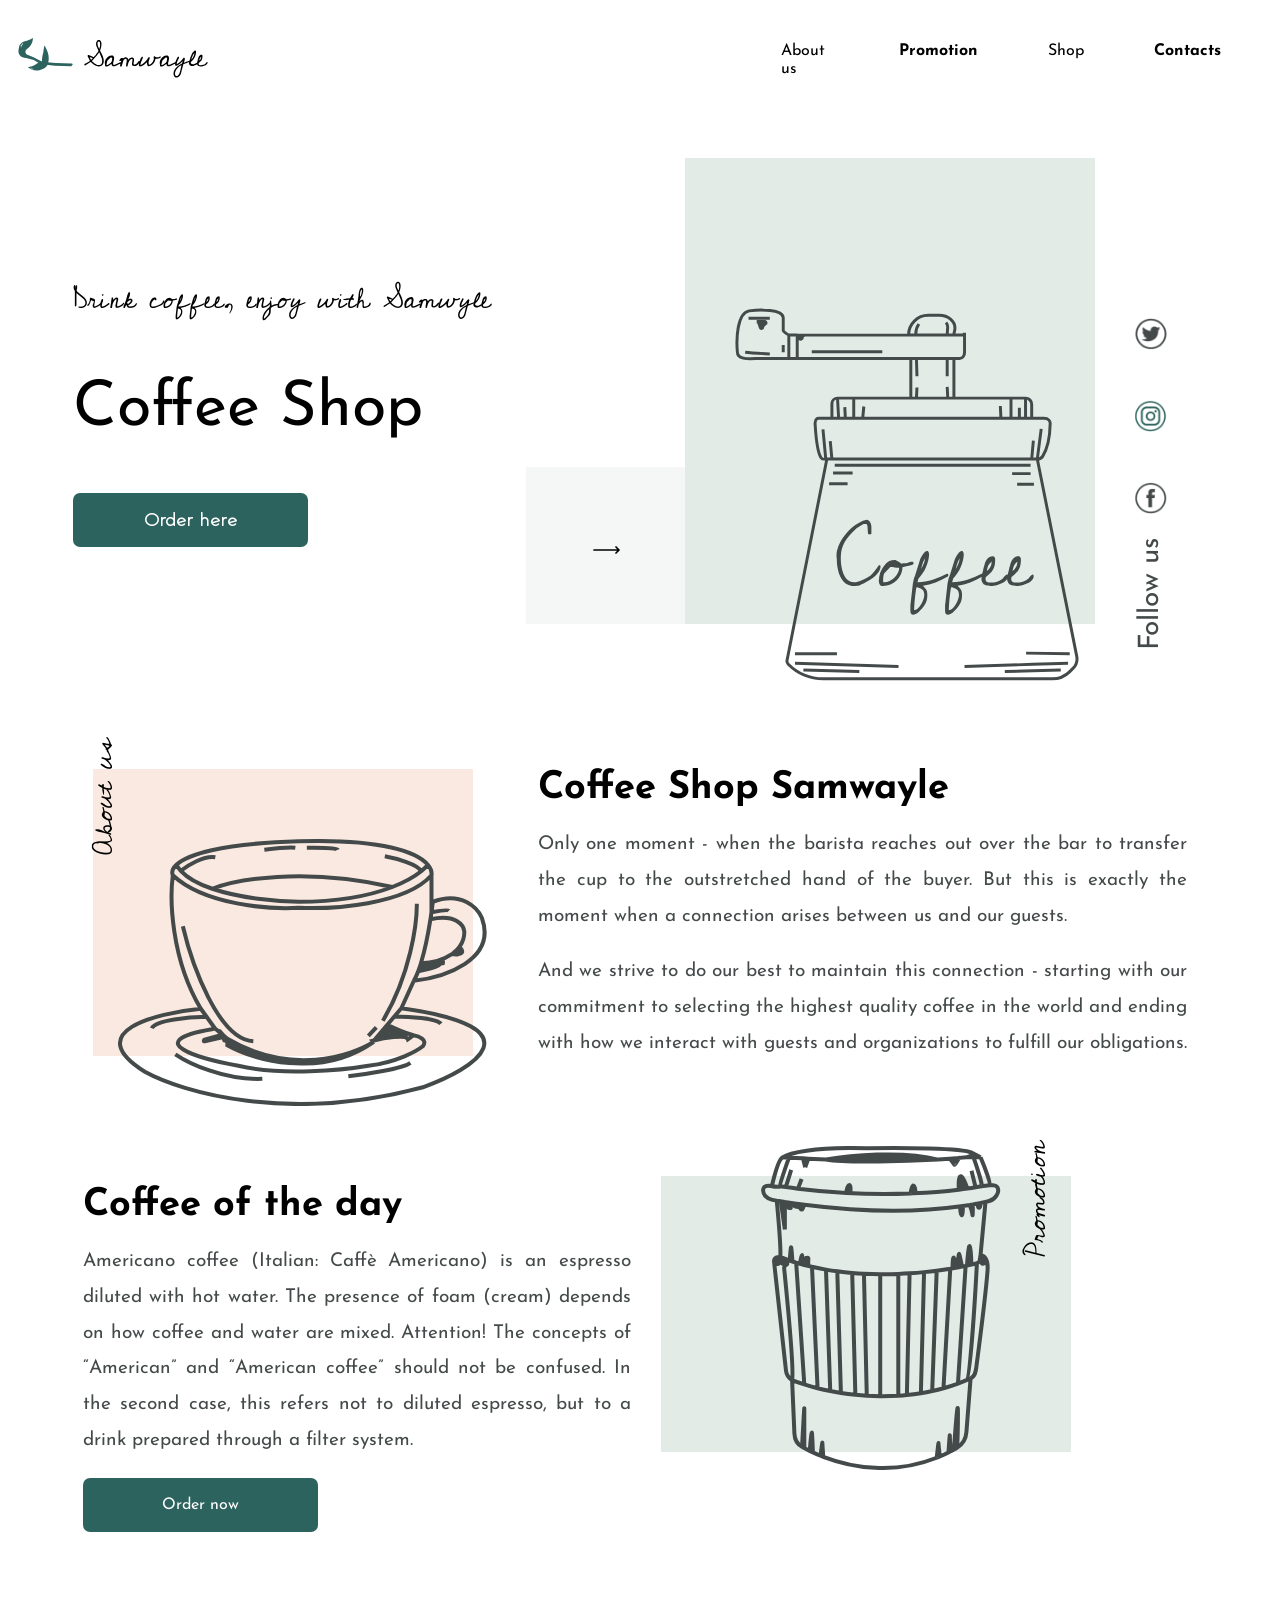
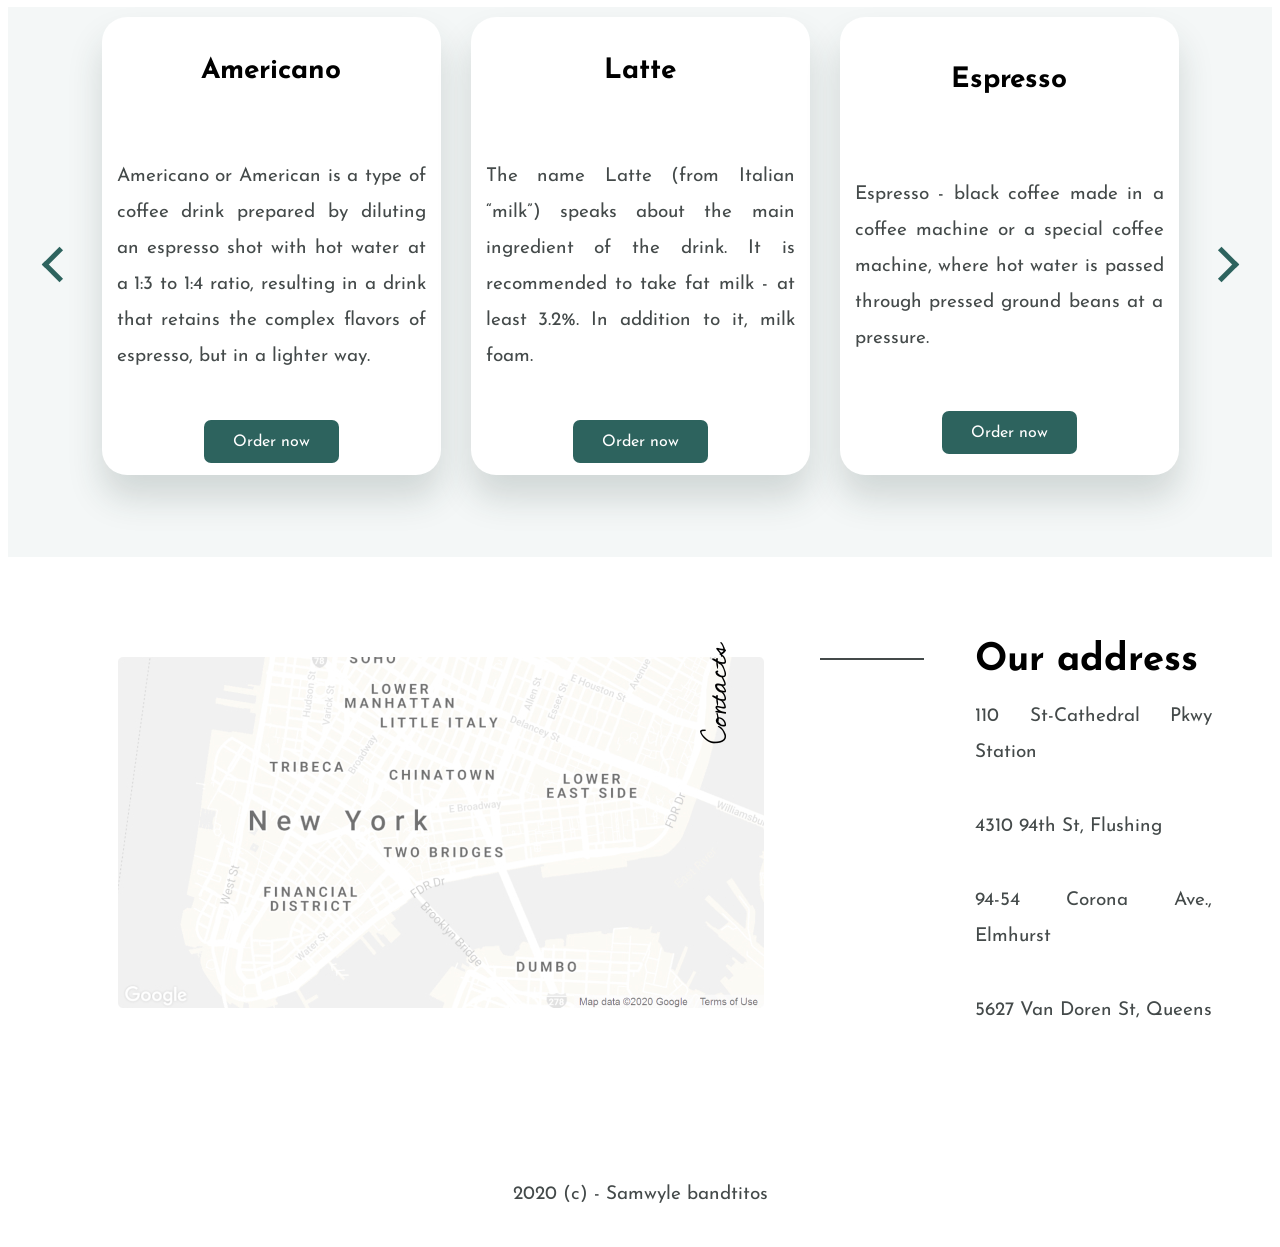
==== index.html @ 436a4bea "Доделала футер, добавила якорные ссылки в шапку, чтобы переходили на соответствующий раздел страницы" ====
<!DOCTYPE html>
<html lang="en">
  <head>
    <meta charset="UTF-8" />
    <meta name="viewport" content="width=device-width, initial-scale=1.0" />
    <link rel="shortcut icon" href="/assets/icon/cup.png" />
    <title>Samwayle</title>
    <link
      rel="stylesheet"
      href="https://necolas.github.io/normalize.css/8.0.1/normalize.css"
    />
    <link rel="stylesheet" href="./assets/css/style.css" />
    <script src="./script.js"></script>
  </head>

  <body>
    <header>
      <div class="logo">
        <img src="assets/icon/picture_logo.svg" alt="logo" class="image_logo" />
        <img src="assets/icon/text_logo.svg" alt="logo" class="text_logo" />
      </div>
      <nav>
        <ul class="nav">
          <li><a href="#about" class="text1">About us</a></li>
          <li><a href="#coffee" class="text2">Promotion</a></li>
          <li><a href="#shop" class="text1">Shop</a></li>
          <li><a href="#contacts" class="text2">Contacts</a></li>
        </ul>
        <button class="contact">Contact Us</button>
      </nav>
    </header>
    <main>
      <section class="section1">
        <div class="section1_wrapper">
          <div class="text_wrapper">
            <h4 class="text_section1">Drink coffee, enjoy with Samwyle</h4>
            <h1>Coffee Shop</h1>
            <button class="button_section1">Order here</button>
          </div>
          <div class="image_wrapper">
            <div class="line_wrap">
              <img src="assets/img/line.svg" alt="line" class="line" />
            </div>
            <div class="section1_turk">
              <img
                src="assets/img/section1.svg"
                alt="image of turk"
                class="turk"
              />
            </div>

            <div class="icons">
              <img
                src="assets/img/twitter.svg"
                alt="icon twitter"
                class="twitter"
              />
              <img src="assets/img/inst.svg" alt="inst" class="inst" />
              <img
                src="assets/img/facebook.svg"
                alt="icon facebook"
                class="facebook"
              />
              <p class="icon_text">
                <span class="button_follow">Follow us</span>
              </p>
            </div>
          </div>
        </div>
      </section>

      <section id="about" class="about-us">
        <h2 class="about-us__title">About us</h2>
        <div class="about-us__wrapper">
          <div class="about-us__image">
            <img
              class="about-us__img"
              src="./assets/img/section2.svg"
              alt="Изображение чашки кофе"
            />
          </div>
          <div class="about-us__text">
            <span class="about-us__text-subtitle">Coffee Shop Samwayle</span>
            <p>
              Only one moment - when the barista reaches out over the bar to
              transfer the cup to the outstretched hand of the buyer. But this
              is exactly the moment when a connection arises between us and our
              guests.
            </p>
            <p>
              And we strive to do our best to maintain this connection -
              starting with our commitment to selecting the highest quality
              coffee in the world and ending with how we interact with guests
              and organizations to fulfill our obligations.
            </p>
          </div>
        </div>
      </section>

      <section id="coffee" class="promotion">
        <div class="promotion__wrapper">
          <div class="promotion__text">
            <span class="promotion__text-subtitle">Coffee of the day</span>
            <p>
              Americano coffee (Italian: Caffè Americano) is an espresso diluted
              with hot water. The presence of foam (cream) depends on how coffee
              and water are mixed. Attention! The concepts of “American” and
              “American coffee” should not be confused. In the second case, this
              refers not to diluted espresso, but to a drink prepared through a
              filter system.
            </p>
            <button class="order__button">Order now</button>
          </div>
          <div class="promotion__image">
            <img
              class="promotion__img"
              src="./assets/img/section3.svg"
              alt="Изображение стакана с кофе"
            />
          </div>
          <h2 class="promotion_title">Promotion</h2>
        </div>
      </section>

      <section id="shop" class="order">
        <div class="order__wrapper">
          <p class="order__arrow">
            <a id="prev-btn" class="arrow order__arrow--left"></a>
          </p>
          <div class="order__item order__item--active">
            <h3 class="order__item-title">Americano</h3>
            <p class="order__item-text">
              Americano or American is a type of coffee drink prepared by
              diluting an espresso shot with hot water at a 1:3 to 1:4 ratio,
              resulting in a drink that retains the complex flavors of espresso,
              but in a lighter way.
            </p>
            <button class="order__button">Order now</button>
          </div>

          <div class="order__item order__item--active">
            <h3 class="order__item-title">Latte</h3>
            <p class="order__item-text">
              The name Latte (from Italian “milk”) speaks about the main
              ingredient of the drink. It is recommended to take fat milk - at
              least 3.2%. In addition to it, milk foam.
            </p>
            <button class="order__button">Order now</button>
          </div>

          <div class="order__item order__item--active">
            <h3 class="order__item-title">Espresso</h3>
            <p class="order__item-text">
              Espresso - black coffee made in a coffee machine or a special
              coffee machine, where hot water is passed through pressed ground
              beans at a pressure.
            </p>
            <button class="order__button">Order now</button>
          </div>

          <div class="order__item order__item--hidden">
            <h3 class="order__item-title">Cappuccino</h3>
            <p class="order__item-text">
              Cappuccino is an espresso-based coffee drink that is traditionally
              prepared with steamed milk including a layer of milk foam.
            </p>
            <button class="order__button">Order now</button>
          </div>

          <div class="order__item order__item--hidden">
            <h3 class="order__item-title">Frappe</h3>
            <p class="order__item-text">
              Frappe is a Greek iced coffee drink generally made from
              spray-dried instant coffee, water, sugar, and milk. The frappé was
              invented in 1957 in Saloniki by Dimitris Vakondios.
            </p>
            <button class="order__button">Order now</button>
          </div>

          <p class="order__arrow">
            <a id="next-btn" class="arrow order__arrow--right"></a>
          </p>
        </div>
      </section>
    </main>
    <footer>
      <section id="contacts" class="contacts">
        <div class="contacts__wrapper">
          <div class="contacts__image">
            <img
              class="contacts__img"
              src="./assets/img/footer.jpg"
              alt="map"
            />
          </div>
          <h2 class="contacts__title">Contacts</h2>
          <div class="contacts__text">
            <p class="contacts__text-line"></p>
            <span class="contacts__text-subtitle">Our address</span>
            <p class="contacts__text-adress">110 St-Cathedral Pkwy Station</p>
            <p class="contacts__text-adress">4310 94th St, Flushing</p>
            <p class="contacts__text-adress">94-54 Corona Ave., Elmhurst</p>
            <p class="contacts__text-adress">5627 Van Doren St, Queens</p>
          </div>
        </div>
        <p class="contacts__copyright">2020 (c) - Samwyle bandtitos</p>
      </section>
    </footer>
  </body>
</html>
---- assets/css/style.css ----
@font-face {
  src: url("/fonts/JosefinSans-Bold.ttf") format("truetype");
  font-family: "Josefin Sans Bold";
  font-weight: 700;
}

/*шапка страницы*/

@font-face {
  src: url("/fonts/JosefinSans-Regular.ttf") format("truetype");
  font-family: "Josefin Sans Regular";
  font-weight: 700;
}

/*шапка страницы и заголовки*/

@font-face {
  src: url("/fonts/CedarvilleCursive-Regular.ttf") format("truetype");
  font-family: "Cedarville Cursive Regular";
  font-weight: 400;
}

/*надписи возле картинок*/

@font-face {
  src: url("/fonts/GeorgeRoundedRegular.ttf");
  font-family: "George Round";
  font-weight: 400;
}

/*применяется к тексту во всех кнопках кроме шапки*/

@font-face {
  src: url("/fonts/AlegreyaSans-Light.ttf");
  font-family: "Alegreya Sans";
  font-weight: 400;
}

header {
  display: flex;
  justify-content: space-around;
  align-items: center;
  gap: 500px;
  margin-top: 2%;
  padding-left: 50px;
  padding-right: 50px;
  /*max-width: 70%;*/
}

body {
  overflow-x: hidden; /* отключает горизонтальную прокрутку */
}

.logo {
  display: flex;
  align-items: center;
}

.image_logo {
  width: 56px;
  height: 35px;
  margin-left: -40px;
  margin-top: -8px;
}

.text_logo {
  width: 167px;
  height: 38px;
}

nav {
  display: flex;
  gap: 70px;
}

.nav {
  display: flex;
  list-style: none;
  gap: 70px;
}

.text1 {
  text-decoration: none;
  color: black;
  font-family: "Josefin Sans Regular";
  font-weight: 700;
  font-size: 16px;
}

.text2 {
  text-decoration: none;
  color: black;
  font-family: "Josefin Sans Bold";
  font-weight: 700;
  font-size: 16px;
}

.contact {
  font-family: "Josefin Sans Regular";
  font-weight: 700;
  color: white;
  background-color: #2d635e;
  border: none;
  width: 135px;
  height: 43px;
  border-radius: 7px;
  font-size: 16px;
}

/*основной текст*/
.main {
  /* max-width: 75%; */
  margin: 0 auto;
  max-width: 56vw;
}

button:hover {
  box-shadow: 10px 5px 5px #096058;
}

.section1 {
  margin-left: 50px;
  margin-right: 50px;
  position: relative;
  padding: 15px;
  margin-top: 50px;
  margin-bottom: 100px;
}

.section1_wrapper {
  display: flex;
  justify-content: space-between;
  align-items: center;
}

.text_section1 {
  font-family: "Cedarville Cursive Regular";
  font-weight: 400;
  font-size: 28px;
}

h1 {
  font-family: "Josefin Sans Regular";
  font-weight: 700;
  font-size: 63px;
}

.button_section1 {
  width: 235px;
  height: 54px;
  background-color: #2d635e;
  color: white;
  font-size: 20px;
  border: none;
  border-radius: 7px;
  font-family: "George Round";
  font-weight: 400;
  font-size: 20px;
  align-content: center;
}

.turk {
  width: 344px;
  height: 373px;
  margin-top: 150px;
  margin-left: 50px;
}

.image_wrapper {
  display: flex;
}

.line_wrap {
  background-color: rgba(227, 235, 231, 0.4);
  width: 159px;
  height: 157px;
  /*opacity: 40%;*/
  margin-top: 309px;
  /*margin-right: 50px;*/
}

.line {
  padding-top: calc(157px / 2);
  padding-left: calc((159px - 25px) / 2);
}

.icons {
  display: flex;
  flex-direction: column;
  justify-content: flex-end;
  align-items: center;
  gap: 50px;
}

.icons img {
  width: 32px;
  height: 32px;
}

.icon_text {
  transform: rotate(-90deg);
}

.button_follow {
  font-family: "Josefin Sans Regular";
  font-weight: 700;
  font-size: 28px;
  color: #444a4a;
  position: relative;
}

.section1_turk {
  background-color: #e3ebe7;
  width: 410px;
  height: 466px;
}

.about-us {
  max-width: 1131px;
  position: relative;
  padding: 30px;
  margin: 50px 55px 0;
}

.about-us__title {
  font-family: "Cedarville Cursive Regular";
  font-weight: 400;
  font-size: 28px;
  color: black;
  position: absolute;
  top: 9%;
  left: 3.5%;
  transform: translate(-50%, -50%) rotate(-90deg);
}

.about-us__wrapper {
  display: flex;
  justify-content: center;
  justify-items: baseline;
  gap: 20px;
}

.about-us__image {
  background-color: #fae9e0;
  max-width: 380px;
  max-height: 287px;
}

.about-us__img {
  margin-left: 25px;
  margin-top: 70px;
}

.about-us__text {
  padding-left: 45px;
}

.about-us__text-subtitle {
  font-family: "Josefin Sans Bold";
  font-weight: 700;
  font-size: 38px;
  color: black;
}

.about-us__text p {
  font-family: "Josefin Sans Regular";
  font-weight: 400;
  font-size: 19px;
  line-height: 189%;
  letter-spacing: 0em;
  text-align: justify;
  color: #444a4a;
}

.promotion {
  margin-left: 50px;
  margin-right: 50px;
  position: relative;
  padding: 15px;
  margin-top: 50px;
  margin-bottom: 50px;
}

.promotion_title {
  font-family: "Cedarville Cursive Regular";
  font-weight: 400;
  font-size: 28px;
  color: black;
  position: relative;
  top: 5%;
  left: 7%;
  transform: translate(-50%, -50%) rotate(-90deg);
}

.promotion__wrapper {
  display: flex;
  justify-content: center;
  justify-items: baseline;
  gap: 20px;
}

.promotion__image {
  background-color: #e3ebe7;
  max-width: 410px;
  max-height: 276px;
}

.promotion__img {
  margin-left: 100px;
  margin-right: 100px;
  margin-top: -30px;
}

.promotion__text {
  padding: 10px;
}

.promotion__text-subtitle {
  font-family: "Josefin Sans Bold";
  font-weight: 700;
  font-size: 38px;
  color: black;
}

.promotion__text p {
  font-family: "Josefin Sans Regular";
  font-weight: 400;
  font-size: 19px;
  line-height: 189%;
  letter-spacing: 0em;
  text-align: justify;
  color: #444a4a;
}

.promotion .order__button {
  width: 235px;
  height: 54px;
}

.order {
  min-height: 550px;
  background-color: rgba(45, 99, 94, 0.05);
}

.order__wrapper {
  display: flex;
  flex-direction: row;
  justify-content: center;
  gap: 30px;
  padding-top: 10px;
}

.order__item {
  border-radius: 25px;
  width: 339px;
  height: 458px;
  box-shadow: 0 23px 34px 0 rgba(35, 57, 55, 0.17);
  background: white;
  display: flex;
  flex-direction: column;
  justify-content: space-evenly;
  align-items: center;
}

.order__item--hidden {
  display: none;
}

.order__item-title {
  font-family: "Josefin Sans Bold";
  font-weight: 700;
  font-size: 28px;
}

.order__item-text {
  font-family: "Josefin Sans Regular";
  font-weight: 400;
  font-size: 19px;
  line-height: 36px;
  letter-spacing: 0em;
  color: #444a4a;
  padding: 15px;
  text-align: justify;
}

.order__button {
  font-family: "Josefin Sans Regular";
  font-weight: 700;
  color: white;
  background-color: #2d635e;
  border: none;
  width: 135px;
  height: 43px;
  border-radius: 7px;
  font-size: 16px;
}
.arrow {
  border: solid #2d635e;
  border-width: 0 5px 5px 0;
  display: inline-block;
  padding: 10px;
  margin-top: 219px;
}

.order__arrow--right {
  transform: rotate(-45deg);
  -webkit-transform: rotate(-45deg);
}

.order__arrow--left {
  transform: rotate(135deg);
  -webkit-transform: rotate(135deg);
}

.contacts {
  margin-left: 50px;
  margin-right: 50px;
}

.contacts__wrapper {
  display: flex;
  flex-direction: row;
  justify-content: center;
  justify-items: baseline;
}

.contacts__image {
  margin-left: 60px;
}

.contacts__img {
  margin-right: 100px;
  margin-top: 100px;
}

.contacts__title {
  font-family: "Cedarville Cursive Regular";
  font-weight: 400;
  font-size: 28px;
  color: black;
  position: relative;
  top: 2%;
  left: 16%;
  transform: translate(-180%, -25%) rotate(-90deg);
}

.contacts__text {
  padding: 10px;
  display: flex;
  flex-direction: column;
  justify-content: flex-start;
}

.contacts__text-line {
  border: 1px solid #444a4a;
  width: 102px;
  position: relative;
  top: 75px;
  left: -155px;
}

.contacts__text-subtitle {
  font-family: "Josefin Sans Bold";
  font-weight: 700;
  font-size: 38px;
  color: black;
  margin-top: 40px;
}

.contacts__text-adress {
  font-family: "Josefin Sans Regular";
  font-weight: 400;
  font-size: 19px;
  line-height: 36px;
  color: #444a4a;
  text-align: justify;
}

.contacts__copyright {
  font-family: "Josefin Sans Regular";
  font-weight: 400;
  font-size: 19px;
  line-height: 36px;
  letter-spacing: 0em;
  color: #444a4a;
  padding: 15px;
  text-align: center;
  padding-top: 100px;
}
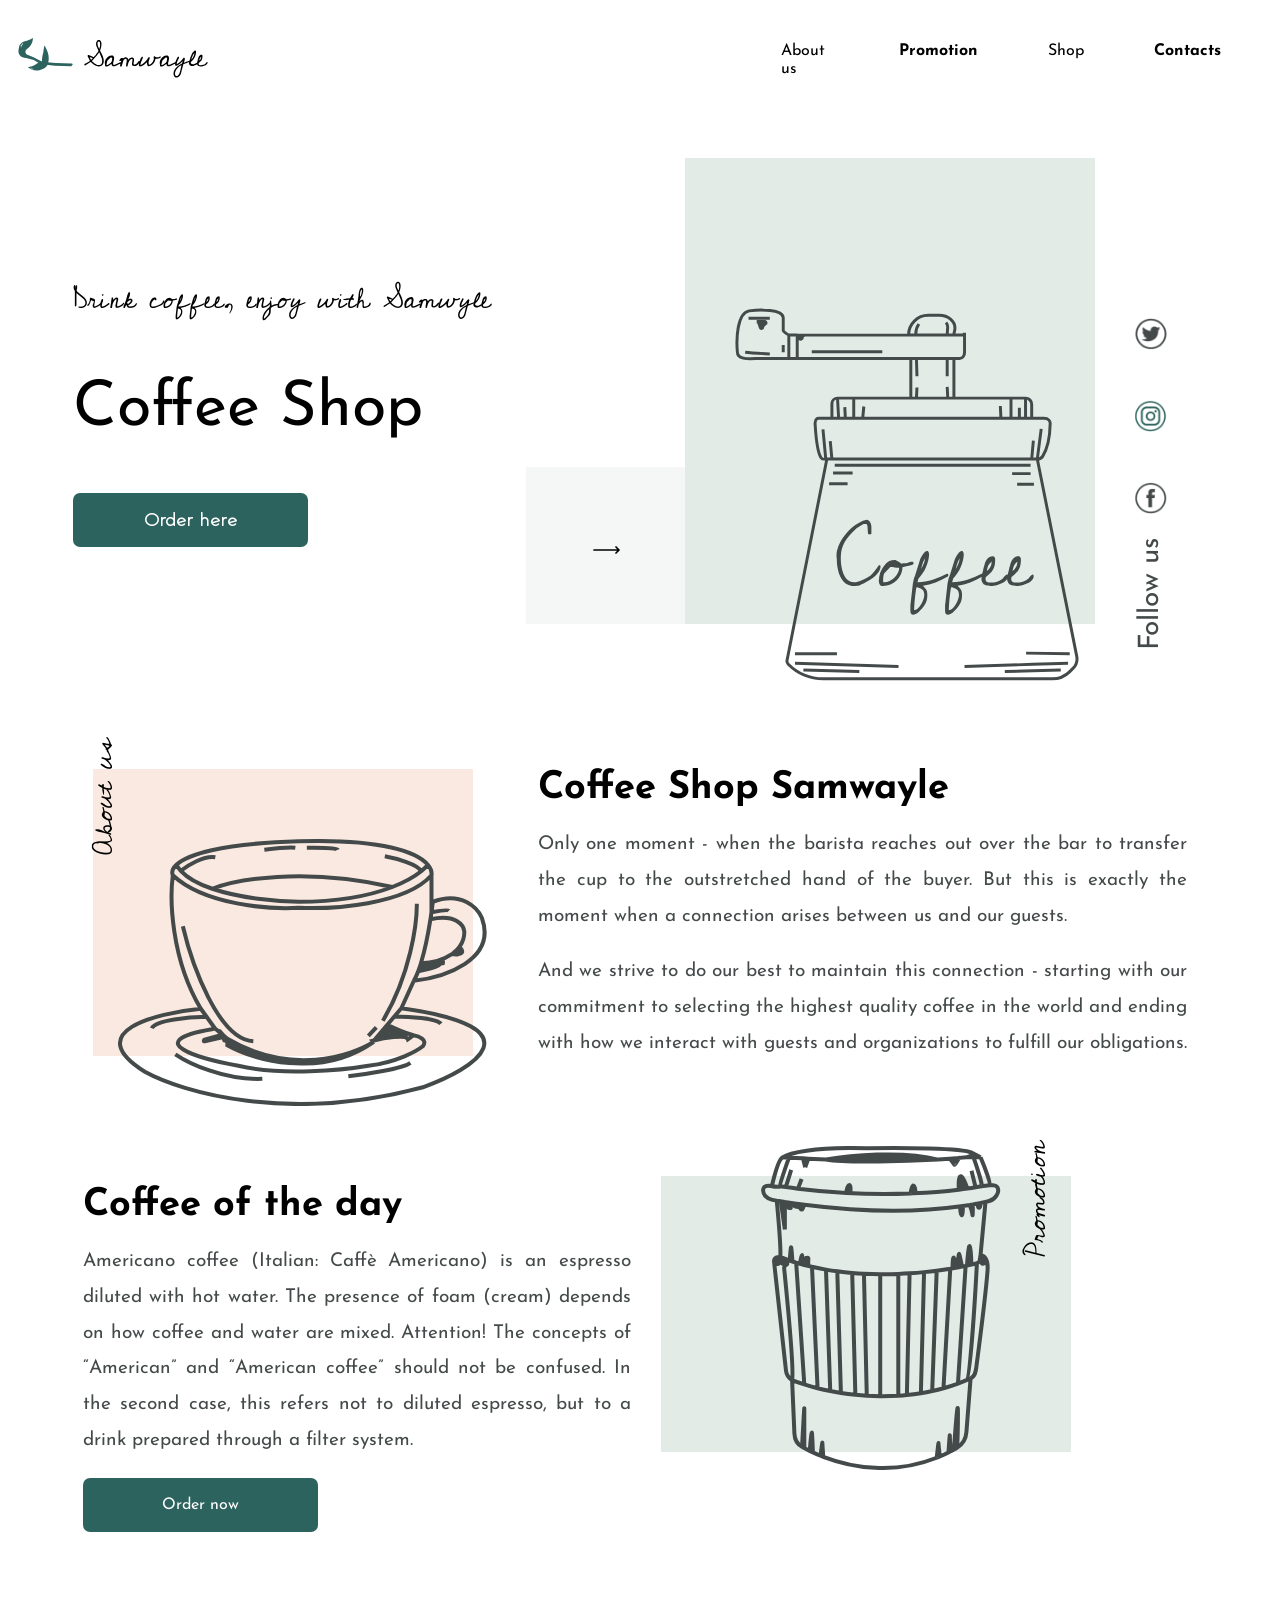
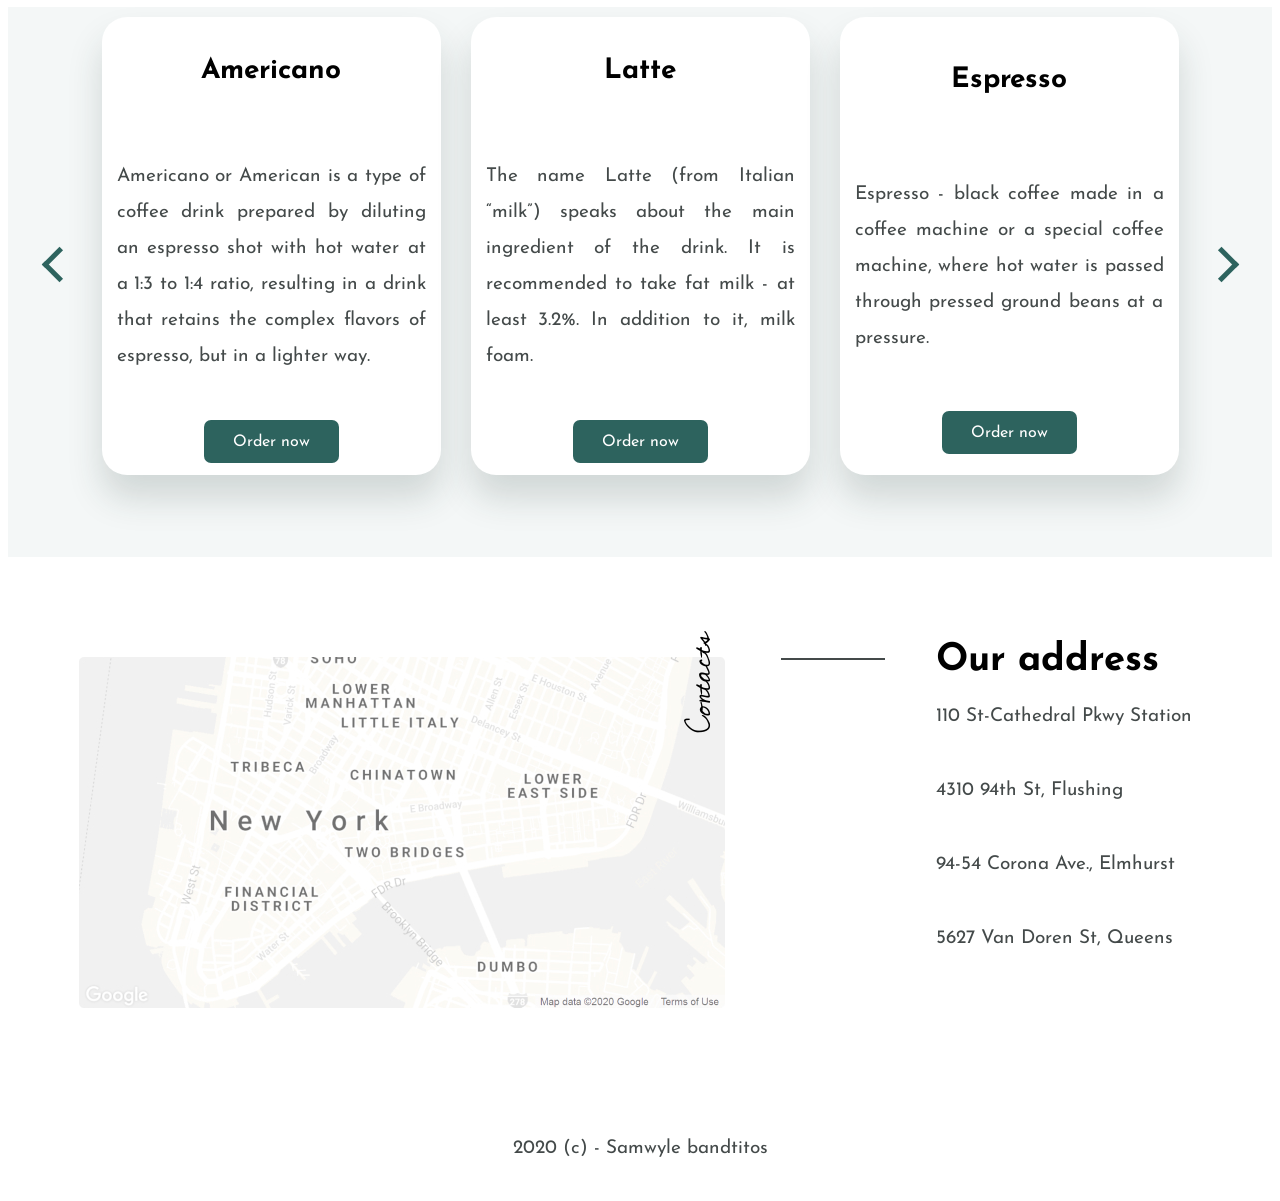
==== commit a4354d39: "исправила" ====
--- a/index.html
+++ b/index.html
@@ -1,210 +1,185 @@
 <!DOCTYPE html>
 <html lang="en">
-  <head>
-    <meta charset="UTF-8" />
-    <meta name="viewport" content="width=device-width, initial-scale=1.0" />
-    <link rel="shortcut icon" href="/assets/icon/cup.png" />
-    <title>Samwayle</title>
-    <link
-      rel="stylesheet"
-      href="https://necolas.github.io/normalize.css/8.0.1/normalize.css"
-    />
-    <link rel="stylesheet" href="./assets/css/style.css" />
-    <script src="./script.js"></script>
-  </head>
 
-  <body>
-    <header>
-      <div class="logo">
-        <img src="assets/icon/picture_logo.svg" alt="logo" class="image_logo" />
-        <img src="assets/icon/text_logo.svg" alt="logo" class="text_logo" />
-      </div>
-      <nav>
-        <ul class="nav">
-          <li><a href="#about" class="text1">About us</a></li>
-          <li><a href="#coffee" class="text2">Promotion</a></li>
-          <li><a href="#shop" class="text1">Shop</a></li>
-          <li><a href="#contacts" class="text2">Contacts</a></li>
-        </ul>
-        <button class="contact">Contact Us</button>
-      </nav>
-    </header>
-    <main>
-      <section class="section1">
-        <div class="section1_wrapper">
-          <div class="text_wrapper">
-            <h4 class="text_section1">Drink coffee, enjoy with Samwyle</h4>
-            <h1>Coffee Shop</h1>
-            <button class="button_section1">Order here</button>
+<head>
+  <meta charset="UTF-8" />
+  <meta name="viewport" content="width=device-width, initial-scale=1.0" />
+  <link rel="shortcut icon" href="/assets/icon/cup.png" />
+  <title>Samwayle</title>
+  <link rel="stylesheet" href="https://necolas.github.io/normalize.css/8.0.1/normalize.css" />
+  <link rel="stylesheet" href="./assets/css/style.css" />
+  <script src="./script.js"></script>
+</head>
+
+<body>
+  <header>
+    <div class="logo">
+      <img src="assets/icon/picture_logo.svg" alt="logo" class="image_logo" />
+      <img src="assets/icon/text_logo.svg" alt="logo" class="text_logo" />
+    </div>
+    <nav>
+      <ul class="nav">
+        <li><a href="#about" class="text1">About us</a></li>
+        <li><a href="#coffee" class="text2">Promotion</a></li>
+        <li><a href="#shop" class="text1">Shop</a></li>
+        <li><a href="#contacts" class="text2">Contacts</a></li>
+      </ul>
+      <button class="contact">Contact Us</button>
+    </nav>
+  </header>
+  <main>
+    <section class="section1">
+      <div class="section1_wrapper">
+        <div class="text_wrapper">
+          <h4 class="text_section1">Drink coffee, enjoy with Samwyle</h4>
+          <h1>Coffee Shop</h1>
+          <button class="button_section1">Order here</button>
+        </div>
+        <div class="image_wrapper">
+          <div class="line_wrap">
+            <img src="assets/img/line.svg" alt="line" class="line" />
           </div>
-          <div class="image_wrapper">
-            <div class="line_wrap">
-              <img src="assets/img/line.svg" alt="line" class="line" />
-            </div>
-            <div class="section1_turk">
-              <img
-                src="assets/img/section1.svg"
-                alt="image of turk"
-                class="turk"
-              />
-            </div>
+          <div class="section1_turk">
+            <img src="assets/img/section1.svg" alt="image of turk" class="turk" />
+          </div>
 
-            <div class="icons">
-              <img
-                src="assets/img/twitter.svg"
-                alt="icon twitter"
-                class="twitter"
-              />
-              <img src="assets/img/inst.svg" alt="inst" class="inst" />
-              <img
-                src="assets/img/facebook.svg"
-                alt="icon facebook"
-                class="facebook"
-              />
-              <p class="icon_text">
-                <span class="button_follow">Follow us</span>
-              </p>
-            </div>
-          </div>
-        </div>
-      </section>
-
-      <section id="about" class="about-us">
-        <h2 class="about-us__title">About us</h2>
-        <div class="about-us__wrapper">
-          <div class="about-us__image">
-            <img
-              class="about-us__img"
-              src="./assets/img/section2.svg"
-              alt="Изображение чашки кофе"
-            />
-          </div>
-          <div class="about-us__text">
-            <span class="about-us__text-subtitle">Coffee Shop Samwayle</span>
-            <p>
-              Only one moment - when the barista reaches out over the bar to
-              transfer the cup to the outstretched hand of the buyer. But this
-              is exactly the moment when a connection arises between us and our
-              guests.
-            </p>
-            <p>
-              And we strive to do our best to maintain this connection -
-              starting with our commitment to selecting the highest quality
-              coffee in the world and ending with how we interact with guests
-              and organizations to fulfill our obligations.
+          <div class="icons">
+            <img src="assets/img/twitter.svg" alt="icon twitter" class="twitter" />
+            <img src="assets/img/inst.svg" alt="inst" class="inst" />
+            <img src="assets/img/facebook.svg" alt="icon facebook" class="facebook" />
+            <p class="icon_text">
+              <span class="button_follow">Follow us</span>
             </p>
           </div>
         </div>
-      </section>
+      </div>
+    </section>
 
-      <section id="coffee" class="promotion">
-        <div class="promotion__wrapper">
-          <div class="promotion__text">
-            <span class="promotion__text-subtitle">Coffee of the day</span>
-            <p>
-              Americano coffee (Italian: Caffè Americano) is an espresso diluted
-              with hot water. The presence of foam (cream) depends on how coffee
-              and water are mixed. Attention! The concepts of “American” and
-              “American coffee” should not be confused. In the second case, this
-              refers not to diluted espresso, but to a drink prepared through a
-              filter system.
-            </p>
-            <button class="order__button">Order now</button>
-          </div>
-          <div class="promotion__image">
-            <img
-              class="promotion__img"
-              src="./assets/img/section3.svg"
-              alt="Изображение стакана с кофе"
-            />
-          </div>
-          <h2 class="promotion_title">Promotion</h2>
+    <section id="about" class="about-us">
+      <h2 class="about-us__title">About us</h2>
+      <div class="about-us__wrapper">
+        <div class="about-us__image">
+          <img class="about-us__img" src="./assets/img/section2.svg" alt="Изображение чашки кофе" />
         </div>
-      </section>
-
-      <section id="shop" class="order">
-        <div class="order__wrapper">
-          <p class="order__arrow">
-            <a id="prev-btn" class="arrow order__arrow--left"></a>
+        <div class="about-us__text">
+          <span class="about-us__text-subtitle">Coffee Shop Samwayle</span>
+          <p>
+            Only one moment - when the barista reaches out over the bar to
+            transfer the cup to the outstretched hand of the buyer. But this
+            is exactly the moment when a connection arises between us and our
+            guests.
           </p>
-          <div class="order__item order__item--active">
-            <h3 class="order__item-title">Americano</h3>
-            <p class="order__item-text">
-              Americano or American is a type of coffee drink prepared by
-              diluting an espresso shot with hot water at a 1:3 to 1:4 ratio,
-              resulting in a drink that retains the complex flavors of espresso,
-              but in a lighter way.
-            </p>
-            <button class="order__button">Order now</button>
-          </div>
-
-          <div class="order__item order__item--active">
-            <h3 class="order__item-title">Latte</h3>
-            <p class="order__item-text">
-              The name Latte (from Italian “milk”) speaks about the main
-              ingredient of the drink. It is recommended to take fat milk - at
-              least 3.2%. In addition to it, milk foam.
-            </p>
-            <button class="order__button">Order now</button>
-          </div>
-
-          <div class="order__item order__item--active">
-            <h3 class="order__item-title">Espresso</h3>
-            <p class="order__item-text">
-              Espresso - black coffee made in a coffee machine or a special
-              coffee machine, where hot water is passed through pressed ground
-              beans at a pressure.
-            </p>
-            <button class="order__button">Order now</button>
-          </div>
-
-          <div class="order__item order__item--hidden">
-            <h3 class="order__item-title">Cappuccino</h3>
-            <p class="order__item-text">
-              Cappuccino is an espresso-based coffee drink that is traditionally
-              prepared with steamed milk including a layer of milk foam.
-            </p>
-            <button class="order__button">Order now</button>
-          </div>
-
-          <div class="order__item order__item--hidden">
-            <h3 class="order__item-title">Frappe</h3>
-            <p class="order__item-text">
-              Frappe is a Greek iced coffee drink generally made from
-              spray-dried instant coffee, water, sugar, and milk. The frappé was
-              invented in 1957 in Saloniki by Dimitris Vakondios.
-            </p>
-            <button class="order__button">Order now</button>
-          </div>
-
-          <p class="order__arrow">
-            <a id="next-btn" class="arrow order__arrow--right"></a>
+          <p>
+            And we strive to do our best to maintain this connection -
+            starting with our commitment to selecting the highest quality
+            coffee in the world and ending with how we interact with guests
+            and organizations to fulfill our obligations.
           </p>
         </div>
-      </section>
-    </main>
-    <footer>
-      <section id="contacts" class="contacts">
-        <div class="contacts__wrapper">
-          <div class="contacts__image">
-            <img
-              class="contacts__img"
-              src="./assets/img/footer.jpg"
-              alt="map"
-            />
-          </div>
-          <h2 class="contacts__title">Contacts</h2>
-          <div class="contacts__text">
-            <p class="contacts__text-line"></p>
-            <span class="contacts__text-subtitle">Our address</span>
-            <p class="contacts__text-adress">110 St-Cathedral Pkwy Station</p>
-            <p class="contacts__text-adress">4310 94th St, Flushing</p>
-            <p class="contacts__text-adress">94-54 Corona Ave., Elmhurst</p>
-            <p class="contacts__text-adress">5627 Van Doren St, Queens</p>
-          </div>
+      </div>
+    </section>
+
+    <section id="coffee" class="promotion">
+      <div class="promotion__wrapper">
+        <div class="promotion__text">
+          <span class="promotion__text-subtitle">Coffee of the day</span>
+          <p>
+            Americano coffee (Italian: Caffè Americano) is an espresso diluted
+            with hot water. The presence of foam (cream) depends on how coffee
+            and water are mixed. Attention! The concepts of “American” and
+            “American coffee” should not be confused. In the second case, this
+            refers not to diluted espresso, but to a drink prepared through a
+            filter system.
+          </p>
+          <button class="order__button">Order now</button>
         </div>
-        <p class="contacts__copyright">2020 (c) - Samwyle bandtitos</p>
-      </section>
-    </footer>
-  </body>
-</html>
+        <div class="promotion__image">
+          <img class="promotion__img" src="./assets/img/section3.svg" alt="Изображение стакана с кофе" />
+        </div>
+        <h2 class="promotion_title">Promotion</h2>
+      </div>
+    </section>
+
+    <section id="shop" class="order">
+      <div class="order__wrapper">
+        <p class="order__arrow">
+          <a id="prev-btn" class="arrow order__arrow--left"></a>
+        </p>
+        <div class="order__item order__item--active">
+          <h3 class="order__item-title">Americano</h3>
+          <p class="order__item-text">
+            Americano or American is a type of coffee drink prepared by
+            diluting an espresso shot with hot water at a 1:3 to 1:4 ratio,
+            resulting in a drink that retains the complex flavors of espresso,
+            but in a lighter way.
+          </p>
+          <button class="order__button">Order now</button>
+        </div>
+
+        <div class="order__item order__item--active">
+          <h3 class="order__item-title">Latte</h3>
+          <p class="order__item-text">
+            The name Latte (from Italian “milk”) speaks about the main
+            ingredient of the drink. It is recommended to take fat milk - at
+            least 3.2%. In addition to it, milk foam.
+          </p>
+          <button class="order__button">Order now</button>
+        </div>
+
+        <div class="order__item order__item--active">
+          <h3 class="order__item-title">Espresso</h3>
+          <p class="order__item-text">
+            Espresso - black coffee made in a coffee machine or a special
+            coffee machine, where hot water is passed through pressed ground
+            beans at a pressure.
+          </p>
+          <button class="order__button">Order now</button>
+        </div>
+
+        <div class="order__item order__item--hidden">
+          <h3 class="order__item-title">Cappuccino</h3>
+          <p class="order__item-text">
+            Cappuccino is an espresso-based coffee drink that is traditionally
+            prepared with steamed milk including a layer of milk foam.
+          </p>
+          <button class="order__button">Order now</button>
+        </div>
+
+        <div class="order__item order__item--hidden">
+          <h3 class="order__item-title">Frappe</h3>
+          <p class="order__item-text">
+            Frappe is a Greek iced coffee drink generally made from
+            spray-dried instant coffee, water, sugar, and milk. The frappé was
+            invented in 1957 in Saloniki by Dimitris Vakondios.
+          </p>
+          <button class="order__button">Order now</button>
+        </div>
+
+        <p class="order__arrow">
+          <a id="next-btn" class="arrow order__arrow--right"></a>
+        </p>
+      </div>
+    </section>
+  </main>
+  <footer>
+    <section id="contacts" class="contacts">
+      <div class="contacts__wrapper">
+        <div class="contacts__image">
+          <img class="contacts__img" src="./assets/img/footer.jpg" alt="map" />
+        </div>
+        <h2 class="contacts__title">Contacts</h2>
+        <div class="contacts__text">
+          <p class="contacts__text-line"></p>
+          <span class="contacts__text-subtitle">Our address</span>
+          <p class="contacts__text-adress">110 St-Cathedral Pkwy Station</p>
+          <p class="contacts__text-adress">4310 94th St, Flushing</p>
+          <p class="contacts__text-adress">94-54 Corona Ave., Elmhurst</p>
+          <p class="contacts__text-adress">5627 Van Doren St, Queens</p>
+        </div>
+      </div>
+      <p class="contacts__copyright">2020 (c) - Samwyle bandtitos</p>
+    </section>
+  </footer>
+</body>
+
+</html>
--- a/assets/css/style.css
+++ b/assets/css/style.css
@@ -1,489 +1,503 @@
 @font-face {
-  src: url("/fonts/JosefinSans-Bold.ttf") format("truetype");
-  font-family: "Josefin Sans Bold";
-  font-weight: 700;
+    src: url("/fonts/JosefinSans-Bold.ttf") format("truetype");
+    font-family: "Josefin Sans Bold";
+    font-weight: 700;
 }
 
 /*шапка страницы*/
 
 @font-face {
-  src: url("/fonts/JosefinSans-Regular.ttf") format("truetype");
-  font-family: "Josefin Sans Regular";
-  font-weight: 700;
+    src: url("/fonts/JosefinSans-Regular.ttf") format("truetype");
+    font-family: "Josefin Sans Regular";
+    font-weight: 700;
 }
 
 /*шапка страницы и заголовки*/
 
 @font-face {
-  src: url("/fonts/CedarvilleCursive-Regular.ttf") format("truetype");
-  font-family: "Cedarville Cursive Regular";
-  font-weight: 400;
+    src: url("/fonts/CedarvilleCursive-Regular.ttf") format("truetype");
+    font-family: "Cedarville Cursive Regular";
+    font-weight: 400;
 }
 
 /*надписи возле картинок*/
 
 @font-face {
-  src: url("/fonts/GeorgeRoundedRegular.ttf");
-  font-family: "George Round";
-  font-weight: 400;
+    src: url("/fonts/GeorgeRoundedRegular.ttf");
+    font-family: "George Round";
+    font-weight: 400;
 }
 
 /*применяется к тексту во всех кнопках кроме шапки*/
 
 @font-face {
-  src: url("/fonts/AlegreyaSans-Light.ttf");
-  font-family: "Alegreya Sans";
-  font-weight: 400;
+    src: url("/fonts/AlegreyaSans-Light.ttf");
+    font-family: "Alegreya Sans";
+    font-weight: 400;
 }
 
 header {
-  display: flex;
-  justify-content: space-around;
-  align-items: center;
-  gap: 500px;
-  margin-top: 2%;
-  padding-left: 50px;
-  padding-right: 50px;
-  /*max-width: 70%;*/
+    display: flex;
+    justify-content: space-around;
+    align-items: center;
+    gap: 500px;
+    margin-top: 2%;
+    margin-left: 50px;
+    margin-right: 50px;
+    /*max-width: 70%;*/
 }
 
 body {
-  overflow-x: hidden; /* отключает горизонтальную прокрутку */
+    overflow-x: hidden;
+    /* отключает горизонтальную прокрутку */
 }
 
 .logo {
-  display: flex;
-  align-items: center;
+    display: flex;
+    align-items: center;
 }
 
 .image_logo {
-  width: 56px;
-  height: 35px;
-  margin-left: -40px;
-  margin-top: -8px;
+    width: 56px;
+    height: 35px;
+    margin-left: -40px;
+    margin-top: -8px;
 }
 
 .text_logo {
-  width: 167px;
-  height: 38px;
+    width: 167px;
+    height: 38px;
 }
 
 nav {
-  display: flex;
-  gap: 70px;
+    display: flex;
+    gap: 70px;
 }
 
 .nav {
-  display: flex;
-  list-style: none;
-  gap: 70px;
+    display: flex;
+    list-style: none;
+    gap: 70px;
 }
 
 .text1 {
-  text-decoration: none;
-  color: black;
-  font-family: "Josefin Sans Regular";
-  font-weight: 700;
-  font-size: 16px;
+    text-decoration: none;
+    color: black;
+    font-family: "Josefin Sans Regular";
+    font-weight: 700;
+    font-size: 16px;
 }
 
 .text2 {
-  text-decoration: none;
-  color: black;
-  font-family: "Josefin Sans Bold";
-  font-weight: 700;
-  font-size: 16px;
+    text-decoration: none;
+    color: black;
+    font-family: "Josefin Sans Bold";
+    font-weight: 700;
+    font-size: 16px;
 }
 
 .contact {
-  font-family: "Josefin Sans Regular";
-  font-weight: 700;
-  color: white;
-  background-color: #2d635e;
-  border: none;
-  width: 135px;
-  height: 43px;
-  border-radius: 7px;
-  font-size: 16px;
+    font-family: "Josefin Sans Regular";
+    font-weight: 700;
+    color: white;
+    background-color: #2d635e;
+    border: none;
+    width: 135px;
+    height: 43px;
+    border-radius: 7px;
+    font-size: 16px;
 }
 
 /*основной текст*/
 .main {
-  /* max-width: 75%; */
-  margin: 0 auto;
-  max-width: 56vw;
+    /* max-width: 75%; */
+    margin: 0 auto;
+    max-width: 1550px;
 }
 
 button:hover {
-  box-shadow: 10px 5px 5px #096058;
+    box-shadow: 10px 5px 5px #096058;
 }
 
 .section1 {
-  margin-left: 50px;
-  margin-right: 50px;
-  position: relative;
-  padding: 15px;
-  margin-top: 50px;
-  margin-bottom: 100px;
+    margin-left: 50px;
+    margin-right: 50px;
+    position: relative;
+    padding: 15px;
+    margin-top: 50px;
+    margin-bottom: 100px;
 }
 
 .section1_wrapper {
-  display: flex;
-  justify-content: space-between;
-  align-items: center;
+    display: flex;
+    justify-content: space-between;
+    align-items: center;
 }
 
 .text_section1 {
-  font-family: "Cedarville Cursive Regular";
-  font-weight: 400;
-  font-size: 28px;
+    font-family: "Cedarville Cursive Regular";
+    font-weight: 400;
+    font-size: 28px;
 }
 
 h1 {
-  font-family: "Josefin Sans Regular";
-  font-weight: 700;
-  font-size: 63px;
+    font-family: "Josefin Sans Regular";
+    font-weight: 700;
+    font-size: 63px;
 }
 
 .button_section1 {
-  width: 235px;
-  height: 54px;
-  background-color: #2d635e;
-  color: white;
-  font-size: 20px;
-  border: none;
-  border-radius: 7px;
-  font-family: "George Round";
-  font-weight: 400;
-  font-size: 20px;
-  align-content: center;
+    width: 235px;
+    height: 54px;
+    background-color: #2d635e;
+    color: white;
+    font-size: 20px;
+    border: none;
+    border-radius: 7px;
+    font-family: "George Round";
+    font-weight: 400;
+    font-size: 20px;
+    align-content: center;
 }
 
 .turk {
-  width: 344px;
-  height: 373px;
-  margin-top: 150px;
-  margin-left: 50px;
+    width: 344px;
+    height: 373px;
+    margin-top: 150px;
+    margin-left: 50px;
 }
 
 .image_wrapper {
-  display: flex;
+    display: flex;
 }
 
 .line_wrap {
-  background-color: rgba(227, 235, 231, 0.4);
-  width: 159px;
-  height: 157px;
-  /*opacity: 40%;*/
-  margin-top: 309px;
-  /*margin-right: 50px;*/
+    background-color: rgba(227, 235, 231, 0.4);
+    width: 159px;
+    height: 157px;
+    /*opacity: 40%;*/
+    margin-top: 309px;
+    /*margin-right: 50px;*/
 }
 
 .line {
-  padding-top: calc(157px / 2);
-  padding-left: calc((159px - 25px) / 2);
+    padding-top: calc(157px / 2);
+    padding-left: calc((159px - 25px) / 2);
 }
 
 .icons {
-  display: flex;
-  flex-direction: column;
-  justify-content: flex-end;
-  align-items: center;
-  gap: 50px;
+    display: flex;
+    flex-direction: column;
+    justify-content: flex-end;
+    align-items: center;
+    gap: 50px;
 }
 
 .icons img {
-  width: 32px;
-  height: 32px;
+    width: 32px;
+    height: 32px;
 }
 
 .icon_text {
-  transform: rotate(-90deg);
+    transform: rotate(-90deg);
 }
 
 .button_follow {
-  font-family: "Josefin Sans Regular";
-  font-weight: 700;
-  font-size: 28px;
-  color: #444a4a;
-  position: relative;
+    font-family: "Josefin Sans Regular";
+    font-weight: 700;
+    font-size: 28px;
+    color: #444a4a;
+    position: relative;
 }
 
 .section1_turk {
-  background-color: #e3ebe7;
-  width: 410px;
-  height: 466px;
+    background-color: #e3ebe7;
+    width: 410px;
+    height: 466px;
 }
 
 .about-us {
-  max-width: 1131px;
-  position: relative;
-  padding: 30px;
-  margin: 50px 55px 0;
+    max-width: 1131px;
+    position: relative;
+    position: relative;
+    padding: 30px;
+    margin: 50px 55px 0;
 }
 
 .about-us__title {
-  font-family: "Cedarville Cursive Regular";
-  font-weight: 400;
-  font-size: 28px;
-  color: black;
-  position: absolute;
-  top: 9%;
-  left: 3.5%;
-  transform: translate(-50%, -50%) rotate(-90deg);
+    font-family: "Cedarville Cursive Regular";
+    font-weight: 400;
+    font-size: 28px;
+    color: black;
+    position: absolute;
+    top: 9%;
+    left: 3.5%;
+    transform: translate(-50%, -50%) rotate(-90deg);
 }
 
 .about-us__wrapper {
-  display: flex;
-  justify-content: center;
-  justify-items: baseline;
-  gap: 20px;
+    display: flex;
+    justify-content: center;
+    justify-items: baseline;
+    gap: 20px;
 }
 
 .about-us__image {
-  background-color: #fae9e0;
-  max-width: 380px;
-  max-height: 287px;
+    background-color: #fae9e0;
+    max-width: 380px;
+    max-height: 287px;
 }
 
 .about-us__img {
-  margin-left: 25px;
-  margin-top: 70px;
+    margin-left: 25px;
+    margin-top: 70px;
 }
 
 .about-us__text {
-  padding-left: 45px;
+    padding-left: 45px;
 }
 
 .about-us__text-subtitle {
-  font-family: "Josefin Sans Bold";
-  font-weight: 700;
-  font-size: 38px;
-  color: black;
+    font-family: "Josefin Sans Bold";
+    font-weight: 700;
+    font-size: 38px;
+    color: black;
 }
 
 .about-us__text p {
-  font-family: "Josefin Sans Regular";
-  font-weight: 400;
-  font-size: 19px;
-  line-height: 189%;
-  letter-spacing: 0em;
-  text-align: justify;
-  color: #444a4a;
+    font-family: "Josefin Sans Regular";
+    font-weight: 400;
+    font-size: 19px;
+    line-height: 189%;
+    letter-spacing: 0em;
+    text-align: justify;
+    color: #444a4a;
 }
 
 .promotion {
-  margin-left: 50px;
-  margin-right: 50px;
-  position: relative;
-  padding: 15px;
-  margin-top: 50px;
-  margin-bottom: 50px;
+    margin-left: 50px;
+    margin-right: 50px;
+    position: relative;
+    padding: 15px;
+    margin-top: 50px;
+    margin-bottom: 50px;
 }
 
 .promotion_title {
-  font-family: "Cedarville Cursive Regular";
-  font-weight: 400;
-  font-size: 28px;
-  color: black;
-  position: relative;
-  top: 5%;
-  left: 7%;
-  transform: translate(-50%, -50%) rotate(-90deg);
+    font-family: "Cedarville Cursive Regular";
+    font-weight: 400;
+    font-size: 28px;
+    color: black;
+    position: relative;
+    top: 5%;
+    left: 7%;
+    transform: translate(-50%, -50%) rotate(-90deg);
 }
 
 .promotion__wrapper {
-  display: flex;
-  justify-content: center;
-  justify-items: baseline;
-  gap: 20px;
+    display: flex;
+    justify-content: center;
+    justify-items: baseline;
+    gap: 20px;
 }
 
 .promotion__image {
-  background-color: #e3ebe7;
-  max-width: 410px;
-  max-height: 276px;
+    background-color: #e3ebe7;
+    max-width: 410px;
+    max-height: 276px;
 }
 
 .promotion__img {
-  margin-left: 100px;
-  margin-right: 100px;
-  margin-top: -30px;
+    margin-left: 100px;
+    margin-right: 100px;
+    margin-top: -30px;
 }
 
 .promotion__text {
-  padding: 10px;
+    padding: 10px;
 }
 
 .promotion__text-subtitle {
-  font-family: "Josefin Sans Bold";
-  font-weight: 700;
-  font-size: 38px;
-  color: black;
+    font-family: "Josefin Sans Bold";
+    font-weight: 700;
+    font-size: 38px;
+    color: black;
 }
 
 .promotion__text p {
-  font-family: "Josefin Sans Regular";
-  font-weight: 400;
-  font-size: 19px;
-  line-height: 189%;
-  letter-spacing: 0em;
-  text-align: justify;
-  color: #444a4a;
+    font-family: "Josefin Sans Regular";
+    font-weight: 400;
+    font-size: 19px;
+    line-height: 189%;
+    letter-spacing: 0em;
+    text-align: justify;
+    color: #444a4a;
 }
 
 .promotion .order__button {
-  width: 235px;
-  height: 54px;
+    width: 235px;
+    height: 54px;
+}
+
+.order__button {
+    font-family: "Josefin Sans Regular";
+    font-weight: 700;
+    color: white;
+    background-color: #2d635e;
+    border: none;
+    width: 135px;
+    height: 43px;
+    border-radius: 7px;
+    font-size: 16px;
 }
 
 .order {
-  min-height: 550px;
-  background-color: rgba(45, 99, 94, 0.05);
+    min-height: 550px;
+    background-color: rgba(45, 99, 94, 0.05);
 }
 
 .order__wrapper {
-  display: flex;
-  flex-direction: row;
-  justify-content: center;
-  gap: 30px;
-  padding-top: 10px;
+    display: flex;
+    flex-direction: row;
+    justify-content: center;
+    gap: 30px;
+    padding-top: 10px;
 }
 
 .order__item {
-  border-radius: 25px;
-  width: 339px;
-  height: 458px;
-  box-shadow: 0 23px 34px 0 rgba(35, 57, 55, 0.17);
-  background: white;
-  display: flex;
-  flex-direction: column;
-  justify-content: space-evenly;
-  align-items: center;
+    border-radius: 25px;
+    width: 339px;
+    height: 458px;
+    box-shadow: 0 23px 34px 0 rgba(35, 57, 55, 0.17);
+    background: white;
+}
+
+.order__item {
+    display: flex;
+    flex-direction: column;
+    justify-content: space-evenly;
+    align-items: center;
 }
 
 .order__item--hidden {
-  display: none;
+    display: none;
 }
 
 .order__item-title {
-  font-family: "Josefin Sans Bold";
-  font-weight: 700;
-  font-size: 28px;
+    font-family: "Josefin Sans Bold";
+    font-weight: 700;
+    font-size: 28px;
 }
 
 .order__item-text {
-  font-family: "Josefin Sans Regular";
-  font-weight: 400;
-  font-size: 19px;
-  line-height: 36px;
-  letter-spacing: 0em;
-  color: #444a4a;
-  padding: 15px;
-  text-align: justify;
+    font-family: "Josefin Sans Regular";
+    font-weight: 400;
+    font-size: 19px;
+    line-height: 36px;
+    letter-spacing: 0em;
+    color: #444a4a;
+    padding: 15px;
+    text-align: justify;
 }
 
 .order__button {
-  font-family: "Josefin Sans Regular";
-  font-weight: 700;
-  color: white;
-  background-color: #2d635e;
-  border: none;
-  width: 135px;
-  height: 43px;
-  border-radius: 7px;
-  font-size: 16px;
-}
+    font-family: "Josefin Sans Regular";
+    font-weight: 700;
+    color: white;
+    background-color: #2d635e;
+    border: none;
+    width: 135px;
+    height: 43px;
+    border-radius: 7px;
+    font-size: 16px;
+}
+
 .arrow {
-  border: solid #2d635e;
-  border-width: 0 5px 5px 0;
-  display: inline-block;
-  padding: 10px;
-  margin-top: 219px;
+    border: solid #2d635e;
+    border-width: 0 5px 5px 0;
+    display: inline-block;
+    padding: 10px;
+    margin-top: 219px;
 }
 
 .order__arrow--right {
-  transform: rotate(-45deg);
-  -webkit-transform: rotate(-45deg);
+    transform: rotate(-45deg);
+    -webkit-transform: rotate(-45deg);
 }
 
 .order__arrow--left {
-  transform: rotate(135deg);
-  -webkit-transform: rotate(135deg);
+    transform: rotate(135deg);
+    -webkit-transform: rotate(135deg);
 }
 
 .contacts {
-  margin-left: 50px;
-  margin-right: 50px;
+    margin-left: 50px;
+    margin-right: 50px;
 }
 
 .contacts__wrapper {
-  display: flex;
-  flex-direction: row;
-  justify-content: center;
-  justify-items: baseline;
-}
-
-.contacts__image {
-  margin-left: 60px;
+    display: flex;
+    flex-direction: row;
+    justify-content: center;
+    justify-items: baseline;
 }
 
 .contacts__img {
-  margin-right: 100px;
-  margin-top: 100px;
+    margin-right: 100px;
+    margin-top: 100px;
 }
 
 .contacts__title {
-  font-family: "Cedarville Cursive Regular";
-  font-weight: 400;
-  font-size: 28px;
-  color: black;
-  position: relative;
-  top: 2%;
-  left: 16%;
-  transform: translate(-180%, -25%) rotate(-90deg);
+    font-family: "Cedarville Cursive Regular";
+    font-weight: 400;
+    font-size: 28px;
+    color: black;
+    position: relative;
+    top: 2%;
+    left: 16%;
+    transform: translate(-180%, -25%) rotate(-90deg);
 }
 
 .contacts__text {
-  padding: 10px;
-  display: flex;
-  flex-direction: column;
-  justify-content: flex-start;
+    padding: 10px;
+    display: flex;
+    flex-direction: column;
+    justify-content: flex-start;
 }
 
 .contacts__text-line {
-  border: 1px solid #444a4a;
-  width: 102px;
-  position: relative;
-  top: 75px;
-  left: -155px;
+    border: 1px solid #444a4a;
+    width: 102px;
+    position: relative;
+    top: 75px;
+    left: -155px;
 }
 
 .contacts__text-subtitle {
-  font-family: "Josefin Sans Bold";
-  font-weight: 700;
-  font-size: 38px;
-  color: black;
-  margin-top: 40px;
+    font-family: "Josefin Sans Bold";
+    font-weight: 700;
+    font-size: 38px;
+    color: black;
+    margin-top: 40px;
 }
 
 .contacts__text-adress {
-  font-family: "Josefin Sans Regular";
-  font-weight: 400;
-  font-size: 19px;
-  line-height: 36px;
-  color: #444a4a;
-  text-align: justify;
+    font-family: "Josefin Sans Regular";
+    font-weight: 400;
+    font-size: 19px;
+    line-height: 36px;
+    color: #444a4a;
+    text-align: justify;
 }
 
 .contacts__copyright {
-  font-family: "Josefin Sans Regular";
-  font-weight: 400;
-  font-size: 19px;
-  line-height: 36px;
-  letter-spacing: 0em;
-  color: #444a4a;
-  padding: 15px;
-  text-align: center;
-  padding-top: 100px;
-}
+    font-family: "Josefin Sans Regular";
+    font-weight: 400;
+    font-size: 19px;
+    line-height: 36px;
+    letter-spacing: 0em;
+    color: #444a4a;
+    padding: 15px;
+    text-align: center;
+    padding-top: 100px;
+}
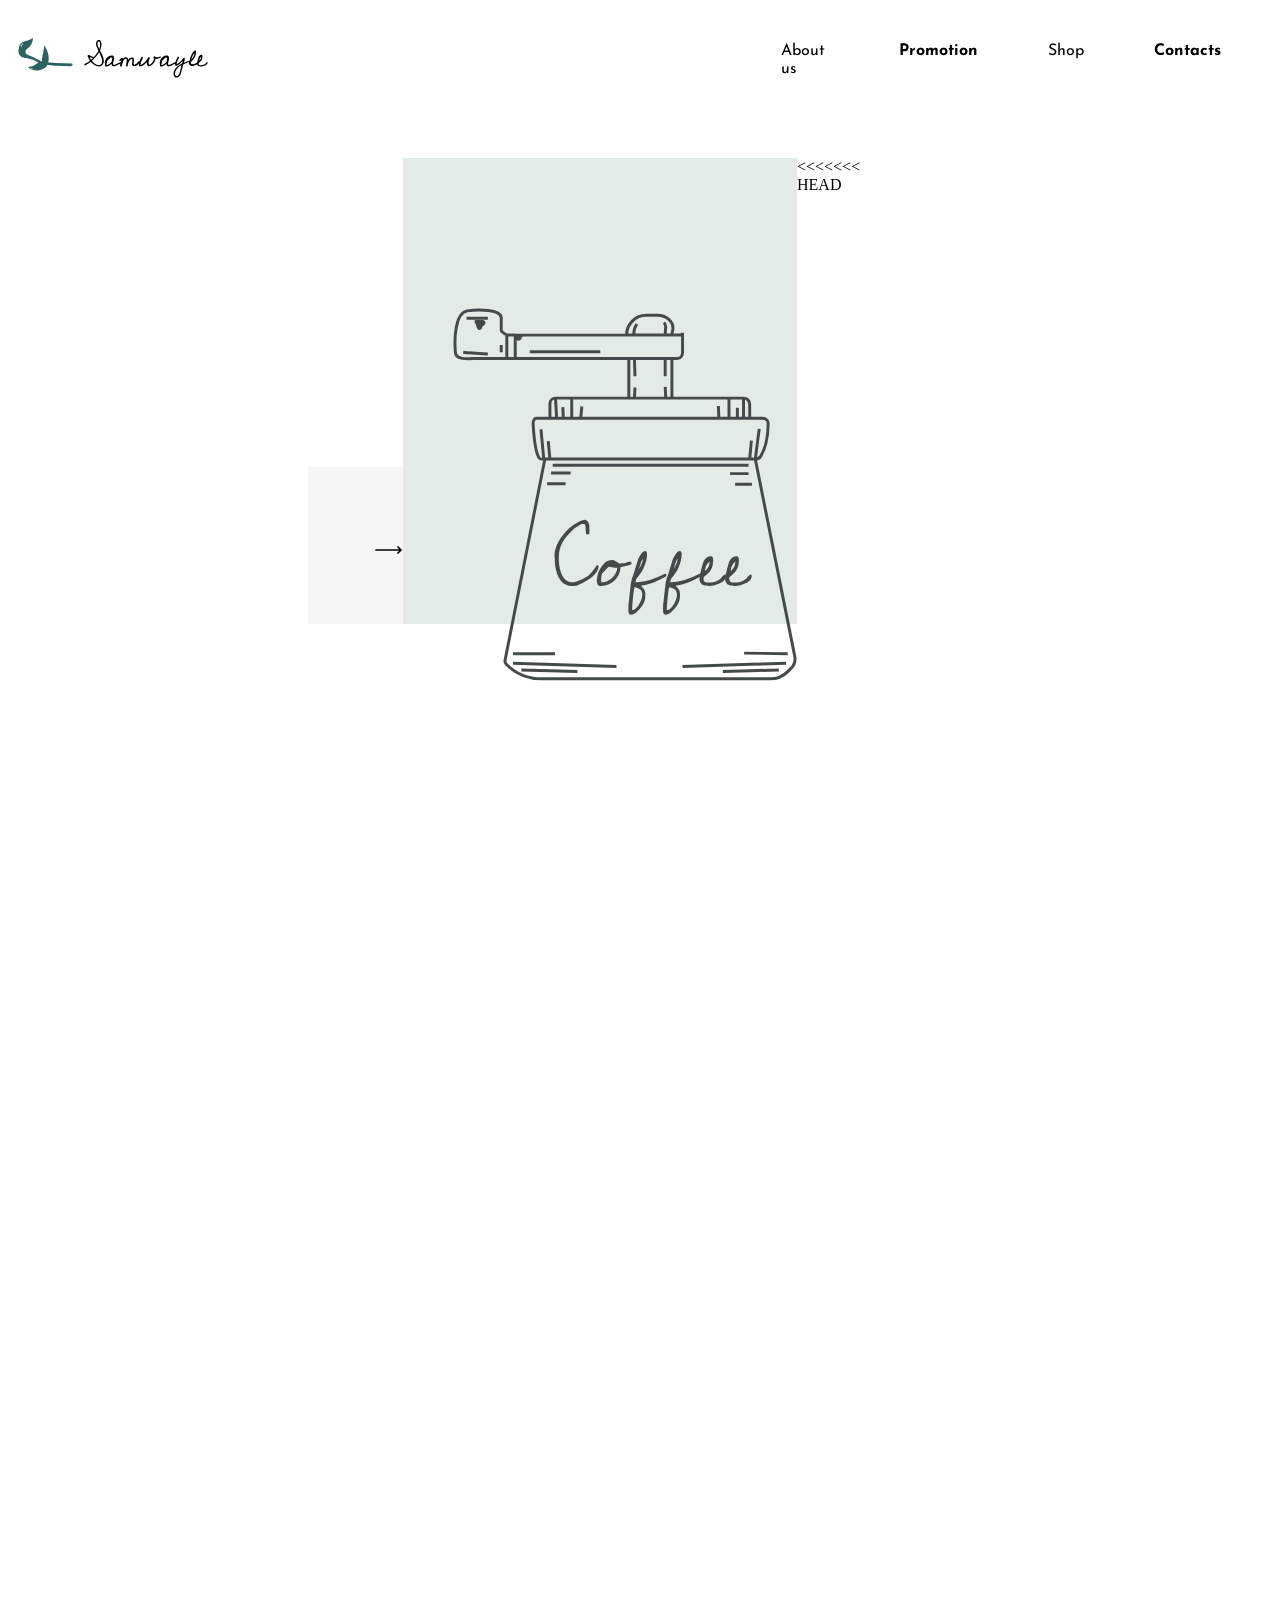
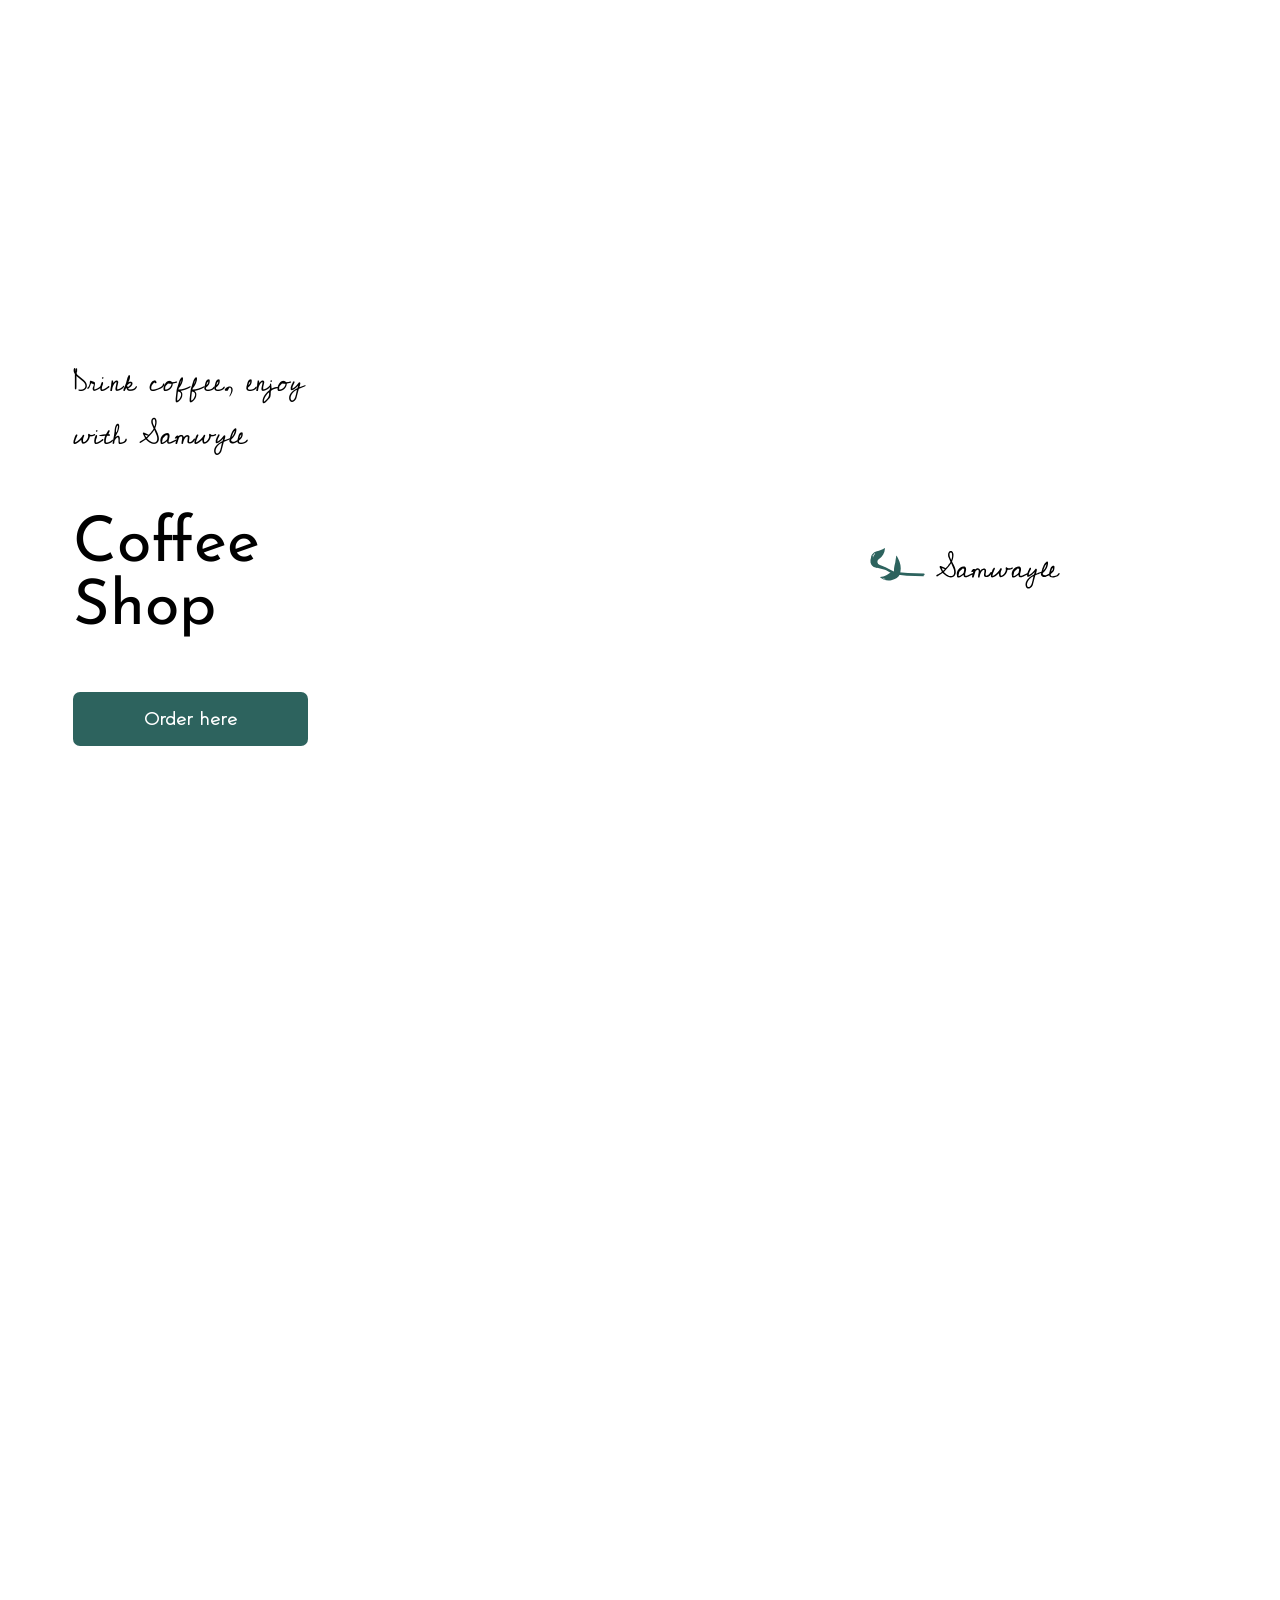
==== commit 2b55e943: "сделала 1 секцию под mobile" ====
--- a/index.html
+++ b/index.html
@@ -1,16 +1,55 @@
 <!DOCTYPE html>
 <html lang="en">
-
-<head>
-  <meta charset="UTF-8" />
-  <meta name="viewport" content="width=device-width, initial-scale=1.0" />
-  <link rel="shortcut icon" href="/assets/icon/cup.png" />
-  <title>Samwayle</title>
-  <link rel="stylesheet" href="https://necolas.github.io/normalize.css/8.0.1/normalize.css" />
-  <link rel="stylesheet" href="./assets/css/style.css" />
-  <script src="./script.js"></script>
-</head>
-
+  <head>
+    <meta charset="UTF-8" />
+    <meta name="viewport" content="width=device-width, initial-scale=1.0" />
+    <link rel="shortcut icon" href="/assets/icon/cup.png" />
+    <title>Samwayle</title>
+    <link
+      rel="stylesheet"
+      href="https://necolas.github.io/normalize.css/8.0.1/normalize.css"
+    />
+    <link rel="stylesheet" href="./assets/css/style.css" />
+    <script src="./script.js"></script>
+  </head>
+
+  <body>
+    <header>
+      <div class="logo">
+        <img src="assets/icon/picture_logo.svg" alt="logo" class="image_logo" />
+        <img src="assets/icon/text_logo.svg" alt="logo" class="text_logo" />
+      </div>
+      <nav>
+        <ul class="nav">
+          <li><a href="#about" class="text1">About us</a></li>
+          <li><a href="#coffee" class="text2">Promotion</a></li>
+          <li><a href="#shop" class="text1">Shop</a></li>
+          <li><a href="#contacts" class="text2">Contacts</a></li>
+        </ul>
+        <button class="contact">Contact Us</button>
+      </nav>
+    </header>
+    <main>
+      <section class="coffe-intro">
+        <div class="coffe-intro_wrapper">
+          <div class="text_wrapper">
+            <h4 class="text_coffe-intro">Drink coffee, enjoy with Samwyle</h4>
+            <h1>Coffee Shop</h1>
+            <button class="button_coffe-intro">Order here</button>
+          </div>
+          <div class="image_wrapper">
+            <div class="line_wrap">
+              <img src="assets/img/line.svg" alt="line" class="line" />
+            </div>
+            <div class="section1_turk">
+              <img
+                src="assets/img/section1.svg"
+                alt="image of turk"
+                class="coffe-intro_turk"
+              />
+            </div>
+
+<<<<<<< HEAD
 <body>
   <header>
     <div class="logo">
@@ -26,160 +65,181 @@
       </ul>
       <button class="contact">Contact Us</button>
     </nav>
+
   </header>
   <main>
-    <section class="section1">
-      <div class="section1_wrapper">
+    <section class="coffe-intro">
+      <div class="coffe-intro_wrapper">
         <div class="text_wrapper">
-          <h4 class="text_section1">Drink coffee, enjoy with Samwyle</h4>
+          <h4 class="text_coffe-intro">Drink coffee, enjoy with Samwyle</h4>
           <h1>Coffee Shop</h1>
-          <button class="button_section1">Order here</button>
-        </div>
-        <div class="image_wrapper">
-          <div class="line_wrap">
-            <img src="assets/img/line.svg" alt="line" class="line" />
-          </div>
-          <div class="section1_turk">
-            <img src="assets/img/section1.svg" alt="image of turk" class="turk" />
-          </div>
-
-          <div class="icons">
-            <img src="assets/img/twitter.svg" alt="icon twitter" class="twitter" />
-            <img src="assets/img/inst.svg" alt="inst" class="inst" />
-            <img src="assets/img/facebook.svg" alt="icon facebook" class="facebook" />
-            <p class="icon_text">
-              <span class="button_follow">Follow us</span>
-            </p>
-          </div>
-        </div>
-      </div>
-    </section>
-
-    <section id="about" class="about-us">
-      <h2 class="about-us__title">About us</h2>
-      <div class="about-us__wrapper">
-        <div class="about-us__image">
-          <img class="about-us__img" src="./assets/img/section2.svg" alt="Изображение чашки кофе" />
-        </div>
-        <div class="about-us__text">
-          <span class="about-us__text-subtitle">Coffee Shop Samwayle</span>
-          <p>
-            Only one moment - when the barista reaches out over the bar to
-            transfer the cup to the outstretched hand of the buyer. But this
-            is exactly the moment when a connection arises between us and our
-            guests.
+          <button class="button_coffe-intro">Order here</button>
+=======
+            <div class="coffe-intro_icons">
+              <img
+                src="assets/img/twitter.svg"
+                alt="icon twitter"
+                class="twitter"
+              />
+              <img src="assets/img/inst.svg" alt="inst" class="inst" />
+              <img
+                src="assets/img/facebook.svg"
+                alt="icon facebook"
+                class="facebook"
+              />
+              <p class="icon_text">
+                <span class="button_follow">Follow us</span>
+              </p>
+            </div>
+          </div>
+>>>>>>> 49e888dbccdb4a39388c1691dc4dc90faa1d96b7
+        </div>
+      </section>
+
+      <section id="about" class="about-us">
+        <h2 class="about-us__title">About us</h2>
+        <div class="about-us__wrapper">
+          <div class="about-us__image">
+            <img
+              class="about-us__img"
+              src="./assets/img/section2.svg"
+              alt="Изображение чашки кофе"
+            />
+          </div>
+          <div class="about-us__text">
+            <span class="about-us__text-subtitle">Coffee Shop Samwayle</span>
+            <p>
+              Only one moment - when the barista reaches out over the bar to
+              transfer the cup to the outstretched hand of the buyer. But this
+              is exactly the moment when a connection arises between us and our
+              guests.
+            </p>
+            <p>
+              And we strive to do our best to maintain this connection -
+              starting with our commitment to selecting the highest quality
+              coffee in the world and ending with how we interact with guests
+              and organizations to fulfill our obligations.
+            </p>
+          </div>
+        </div>
+      </section>
+
+      <section id="coffee" class="promotion">
+        <div class="promotion__wrapper">
+          <div class="promotion__text">
+            <span class="promotion__text-subtitle">Coffee of the day</span>
+            <p>
+              Americano coffee (Italian: Caffè Americano) is an espresso diluted
+              with hot water. The presence of foam (cream) depends on how coffee
+              and water are mixed. Attention! The concepts of “American” and
+              “American coffee” should not be confused. In the second case, this
+              refers not to diluted espresso, but to a drink prepared through a
+              filter system.
+            </p>
+            <button class="order__button">Order now</button>
+          </div>
+          <div class="promotion__image">
+            <img
+              class="promotion__img"
+              src="./assets/img/section3.svg"
+              alt="Изображение стакана с кофе"
+            />
+          </div>
+          <h2 class="promotion_title">Promotion</h2>
+        </div>
+      </section>
+
+      <section id="shop" class="order">
+        <div class="order__wrapper">
+          <p class="order__arrow">
+            <a id="prev-btn" class="arrow order__arrow--left"></a>
           </p>
-          <p>
-            And we strive to do our best to maintain this connection -
-            starting with our commitment to selecting the highest quality
-            coffee in the world and ending with how we interact with guests
-            and organizations to fulfill our obligations.
+          <div class="order__item order__item--active">
+            <h3 class="order__item-title">Americano</h3>
+            <p class="order__item-text">
+              Americano or American is a type of coffee drink prepared by
+              diluting an espresso shot with hot water at a 1:3 to 1:4 ratio,
+              resulting in a drink that retains the complex flavors of espresso,
+              but in a lighter way.
+            </p>
+            <button class="order__button order__button--shop">Order now</button>
+          </div>
+
+          <div class="order__item order__item--active">
+            <h3 class="order__item-title">Latte</h3>
+            <p class="order__item-text">
+              The name Latte (from Italian “milk”) speaks about the main
+              ingredient of the drink. It is recommended to take fat milk - at
+              least 3.2%. In addition to it, milk foam.
+            </p>
+            <button class="order__button order__button--shop">Order now</button>
+          </div>
+
+          <div class="order__item order__item--active">
+            <h3 class="order__item-title">Espresso</h3>
+            <p class="order__item-text">
+              Espresso - black coffee made in a coffee machine or a special
+              coffee machine, where hot water is passed through pressed ground
+              beans at a pressure.
+            </p>
+            <button class="order__button order__button--shop">Order now</button>
+          </div>
+
+          <div class="order__item order__item--hidden">
+            <h3 class="order__item-title">Cappuccino</h3>
+            <p class="order__item-text">
+              Cappuccino is an espresso-based coffee drink that is traditionally
+              prepared with steamed milk including a layer of milk foam.
+            </p>
+            <button class="order__button order__button--shop">Order now</button>
+          </div>
+
+          <div class="order__item order__item--hidden">
+            <h3 class="order__item-title">Frappe</h3>
+            <p class="order__item-text">
+              Frappe is a Greek iced coffee drink generally made from
+              spray-dried instant coffee, water, sugar, and milk. The frappé was
+              invented in 1957 in Saloniki.
+            </p>
+            <button class="order__button order__button--shop">Order now</button>
+          </div>
+
+          <p class="order__arrow">
+            <a id="next-btn" class="arrow order__arrow--right"></a>
           </p>
         </div>
-      </div>
-    </section>
-
-    <section id="coffee" class="promotion">
-      <div class="promotion__wrapper">
-        <div class="promotion__text">
-          <span class="promotion__text-subtitle">Coffee of the day</span>
-          <p>
-            Americano coffee (Italian: Caffè Americano) is an espresso diluted
-            with hot water. The presence of foam (cream) depends on how coffee
-            and water are mixed. Attention! The concepts of “American” and
-            “American coffee” should not be confused. In the second case, this
-            refers not to diluted espresso, but to a drink prepared through a
-            filter system.
-          </p>
-          <button class="order__button">Order now</button>
-        </div>
-        <div class="promotion__image">
-          <img class="promotion__img" src="./assets/img/section3.svg" alt="Изображение стакана с кофе" />
-        </div>
-        <h2 class="promotion_title">Promotion</h2>
-      </div>
-    </section>
-
-    <section id="shop" class="order">
-      <div class="order__wrapper">
-        <p class="order__arrow">
-          <a id="prev-btn" class="arrow order__arrow--left"></a>
-        </p>
-        <div class="order__item order__item--active">
-          <h3 class="order__item-title">Americano</h3>
-          <p class="order__item-text">
-            Americano or American is a type of coffee drink prepared by
-            diluting an espresso shot with hot water at a 1:3 to 1:4 ratio,
-            resulting in a drink that retains the complex flavors of espresso,
-            but in a lighter way.
-          </p>
-          <button class="order__button">Order now</button>
-        </div>
-
-        <div class="order__item order__item--active">
-          <h3 class="order__item-title">Latte</h3>
-          <p class="order__item-text">
-            The name Latte (from Italian “milk”) speaks about the main
-            ingredient of the drink. It is recommended to take fat milk - at
-            least 3.2%. In addition to it, milk foam.
-          </p>
-          <button class="order__button">Order now</button>
-        </div>
-
-        <div class="order__item order__item--active">
-          <h3 class="order__item-title">Espresso</h3>
-          <p class="order__item-text">
-            Espresso - black coffee made in a coffee machine or a special
-            coffee machine, where hot water is passed through pressed ground
-            beans at a pressure.
-          </p>
-          <button class="order__button">Order now</button>
-        </div>
-
-        <div class="order__item order__item--hidden">
-          <h3 class="order__item-title">Cappuccino</h3>
-          <p class="order__item-text">
-            Cappuccino is an espresso-based coffee drink that is traditionally
-            prepared with steamed milk including a layer of milk foam.
-          </p>
-          <button class="order__button">Order now</button>
-        </div>
-
-        <div class="order__item order__item--hidden">
-          <h3 class="order__item-title">Frappe</h3>
-          <p class="order__item-text">
-            Frappe is a Greek iced coffee drink generally made from
-            spray-dried instant coffee, water, sugar, and milk. The frappé was
-            invented in 1957 in Saloniki by Dimitris Vakondios.
-          </p>
-          <button class="order__button">Order now</button>
-        </div>
-
-        <p class="order__arrow">
-          <a id="next-btn" class="arrow order__arrow--right"></a>
-        </p>
-      </div>
-    </section>
-  </main>
-  <footer>
-    <section id="contacts" class="contacts">
-      <div class="contacts__wrapper">
-        <div class="contacts__image">
-          <img class="contacts__img" src="./assets/img/footer.jpg" alt="map" />
-        </div>
-        <h2 class="contacts__title">Contacts</h2>
-        <div class="contacts__text">
-          <p class="contacts__text-line"></p>
-          <span class="contacts__text-subtitle">Our address</span>
-          <p class="contacts__text-adress">110 St-Cathedral Pkwy Station</p>
-          <p class="contacts__text-adress">4310 94th St, Flushing</p>
-          <p class="contacts__text-adress">94-54 Corona Ave., Elmhurst</p>
-          <p class="contacts__text-adress">5627 Van Doren St, Queens</p>
-        </div>
-      </div>
-      <p class="contacts__copyright">2020 (c) - Samwyle bandtitos</p>
-    </section>
-  </footer>
-</body>
-
-</html>+      </section>
+    </main>
+    <footer>
+      <section id="contacts" class="contacts">
+        <div class="contacts__wrapper">
+          <div class="contacts__image">
+            <img
+              class="contacts__img"
+              src="./assets/img/footer.jpg"
+              alt="map"
+            />
+          </div>
+          <h2 class="contacts__title">Contacts</h2>
+          <div class="contacts__text">
+            <p class="contacts__text-line"></p>
+            <span class="contacts__text-subtitle">Our address</span>
+            <p class="contacts__text-adress">110 St-Cathedral Pkwy Station</p>
+            <p class="contacts__text-adress">4310 94th St, Flushing</p>
+            <p class="contacts__text-adress contacts__text-adress--hidden">
+              94-54 Corona Ave., Elmhurst
+            </p>
+            <p class="contacts__text-adress contacts__text-adress--hidden">
+              5627 Van Doren St, Queens
+            </p>
+
+            <button class="contacts__button--hidden">
+              See more adress <img src="./assets/icon/arrow.png" alt="arrow" />
+            </button>
+          </div>
+        </div>
+        <p class="contacts__copyright">2020 (c) - Samwyle bandtitos</p>
+      </section>
+    </footer>
+  </body>
+</html>
--- a/assets/css/style.css
+++ b/assets/css/style.css
@@ -108,6 +108,8 @@
     font-size: 16px;
 }
 
+
+
 /*основной текст*/
 .main {
     /* max-width: 75%; */
@@ -119,7 +121,7 @@
     box-shadow: 10px 5px 5px #096058;
 }
 
-.section1 {
+.coffe-intro {
     margin-left: 50px;
     margin-right: 50px;
     position: relative;
@@ -128,13 +130,13 @@
     margin-bottom: 100px;
 }
 
-.section1_wrapper {
+.coffe-intro_wrapper {
     display: flex;
     justify-content: space-between;
     align-items: center;
 }
 
-.text_section1 {
+.text_coffe-intro {
     font-family: "Cedarville Cursive Regular";
     font-weight: 400;
     font-size: 28px;
@@ -146,7 +148,7 @@
     font-size: 63px;
 }
 
-.button_section1 {
+.button_coffe-intro {
     width: 235px;
     height: 54px;
     background-color: #2d635e;
@@ -160,7 +162,7 @@
     align-content: center;
 }
 
-.turk {
+.coffe-intro_turk {
     width: 344px;
     height: 373px;
     margin-top: 150px;
@@ -185,7 +187,7 @@
     padding-left: calc((159px - 25px) / 2);
 }
 
-.icons {
+.coffe-intro_icons {
     display: flex;
     flex-direction: column;
     justify-content: flex-end;
@@ -193,7 +195,7 @@
     gap: 50px;
 }
 
-.icons img {
+.coffe-intro_icons img {
     width: 32px;
     height: 32px;
 }
@@ -218,7 +220,6 @@
 
 .about-us {
     max-width: 1131px;
-    position: relative;
     position: relative;
     padding: 30px;
     margin: 50px 55px 0;
@@ -500,4 +501,300 @@
     padding: 15px;
     text-align: center;
     padding-top: 100px;
+}
+
+.contacts__button--hidden {
+    display: none;
+}
+
+@media (max-width: 1200px) {
+
+    .about-us,
+    .promotion,
+    .contacts {
+        margin-left: auto;
+        margin-right: auto;
+        padding-left: 20px;
+        padding-right: 20px;
+    }
+
+    .about-us__title {
+        left: 23.5%;
+    }
+
+    .about-us__image,
+    .promotion__image {
+        margin-left: 22%;
+    }
+
+    .about-us__wrapper {
+        flex-direction: column;
+        gap: 50px;
+    }
+
+    .about-us__text p,
+    .promotion__text p {
+        max-width: 55%;
+        font-size: 1.5vw;
+        word-wrap: break-word;
+        line-height: 140%;
+        padding: 15px;
+        text-align: center;
+        padding-top: 100px;
+    }
+
+    @media (max-width:380px) {
+        nav {
+            display: none;
+        }
+
+        .logo {
+            margin-left: 100px;
+        }
+
+        .text_coffe-intro {
+            font-family: "Cedarville Cursive Regular";
+            font-weight: 400;
+            font-size: 19px;
+            text-align: center;
+            margin-left: 45px;
+        }
+
+        h1 {
+            font-family: "Josefin Sans Regular";
+            font-weight: 700;
+            font-size: 54px;
+            margin-left: 48px;
+        }
+
+        .text_wrapper {
+            white-space: nowrap;
+        }
+
+        .coffe-intro {
+            margin-left: 0;
+            padding-left: 0;
+            margin-top: 150px;
+            position: relative;
+            text-align: center;
+        }
+
+        .button_coffe-intro {
+            display: flex;
+            align-items: center;
+            justify-content: flex-start;
+            width: 189px;
+            height: 53px;
+            font-size: 16px;
+            margin-left: 95px;
+        }
+
+        .line {
+            margin-left: -100px;
+        }
+
+        .image_wrapper {
+            display: none;
+        }
+
+
+    }
+}
+
+.promotion__wrapper {
+    flex-direction: column-reverse;
+    gap: 50px;
+    margin-left: 30px;
+}
+
+.promotion_title,
+.contacts__title {
+    display: none;
+}
+
+.order__button {
+    margin-left: 22%;
+}
+
+.order__wrapper,
+.contacts__wrapper {
+    max-width: 80%;
+    flex-direction: column;
+    align-items: center;
+    padding-bottom: 40px;
+}
+
+.order__arrow {
+    display: none;
+}
+
+.order__item-text {
+    font-size: 1.5vw;
+}
+
+.order__button--shop {
+    margin: 0;
+}
+
+.contacts__copyright {
+    margin-left: -22%;
+}
+}
+
+@media (max-width: 820px) {
+
+    .about-us__title,
+    .promotion_title {
+        font-size: 22px;
+    }
+
+    .about-us__text-subtitle,
+    .promotion__text-subtitle {
+        font-size: 30px;
+        margin-left: 20%;
+        padding: 10px;
+    }
+
+    .about-us__text p,
+    .promotion__text p,
+    .order__item-text {
+        font-size: 16px;
+        margin: 0 auto;
+    }
+
+    .contacts__img {
+        margin-left: 22%;
+        margin-top: 30px;
+        max-width: 80%;
+    }
+
+    .contacts__text {
+        margin-left: 22%;
+    }
+
+    .contacts__copyright {
+        margin-left: -10%;
+    }
+}
+
+@media (max-width: 768px) {
+
+    .about-us,
+    .promotion,
+    .contacts {
+        margin-left: 10 px;
+        margin-right: 10 px;
+        padding: 10 px;
+    }
+
+    .about-us__title,
+    .promotion_title {
+        font-size: 20 px;
+    }
+
+    .about-us__text-subtitle,
+    .promotion__text-subtitle {
+        font-size: 26 px;
+    }
+
+    .about-us__text p,
+    .promotion__text p,
+    .order__item-text {
+        font-size: 14 px;
+        line-height: 150%;
+    }
+
+    .order__wrapper {
+        margin-left: 12%;
+    }
+}
+
+@media (max-width: 400px) {
+
+    .about-us,
+    .promotion {
+        max-width: 400px;
+    }
+
+    .about-us__image,
+    .promotion__image {
+        max-width: 100%;
+        background-size: cover;
+        margin: 0 auto;
+    }
+
+    .about-us__img,
+    .promotion__img {
+        max-width: 100%;
+    }
+
+    .about-us__title {
+        display: none;
+    }
+
+    .about-us__text {
+        margin: 0 auto;
+    }
+
+    .about-us__text-subtitle,
+    .promotion__text-subtitle {
+        margin-left: 12%;
+        font-weight: 600;
+        font-size: 38px;
+    }
+
+    .about-us__text p,
+    .promotion__text p,
+    .order__item-text {
+        margin: 0 auto;
+        max-width: 100%;
+        font-size: 19px;
+    }
+
+    .contacts {
+        margin: 0 auto;
+    }
+
+    .contacts__text-line {
+        display: none;
+    }
+
+    .contacts__img {
+        max-width: 337px;
+        max-height: 300px;
+    }
+
+    .contacts__text-subtitle {
+        font-size: 32px;
+        line-height: 141%;
+        text-align: justify;
+    }
+
+    .contacts__text-adress {
+        font-size: 18px;
+        line-height: 250%;
+    }
+
+    .contacts__text-adress--hidden {
+        display: none;
+    }
+
+    .contacts__button--hidden {
+        font-family: "Josefin Sans Regular";
+        max-width: 189px;
+        min-height: 53px;
+        background-color: white;
+        display: flex;
+        flex-direction: row;
+        align-content: stretch;
+        justify-content: center;
+        align-items: center;
+        gap: 10px;
+        border-radius: 5px;
+        border: #e0e4e4;
+    }
+
+    .contacts__button--hidden:hover {
+        box-shadow: 0 4px 10px 0 rgba(0, 0, 0, 0.17);
+    }
 }
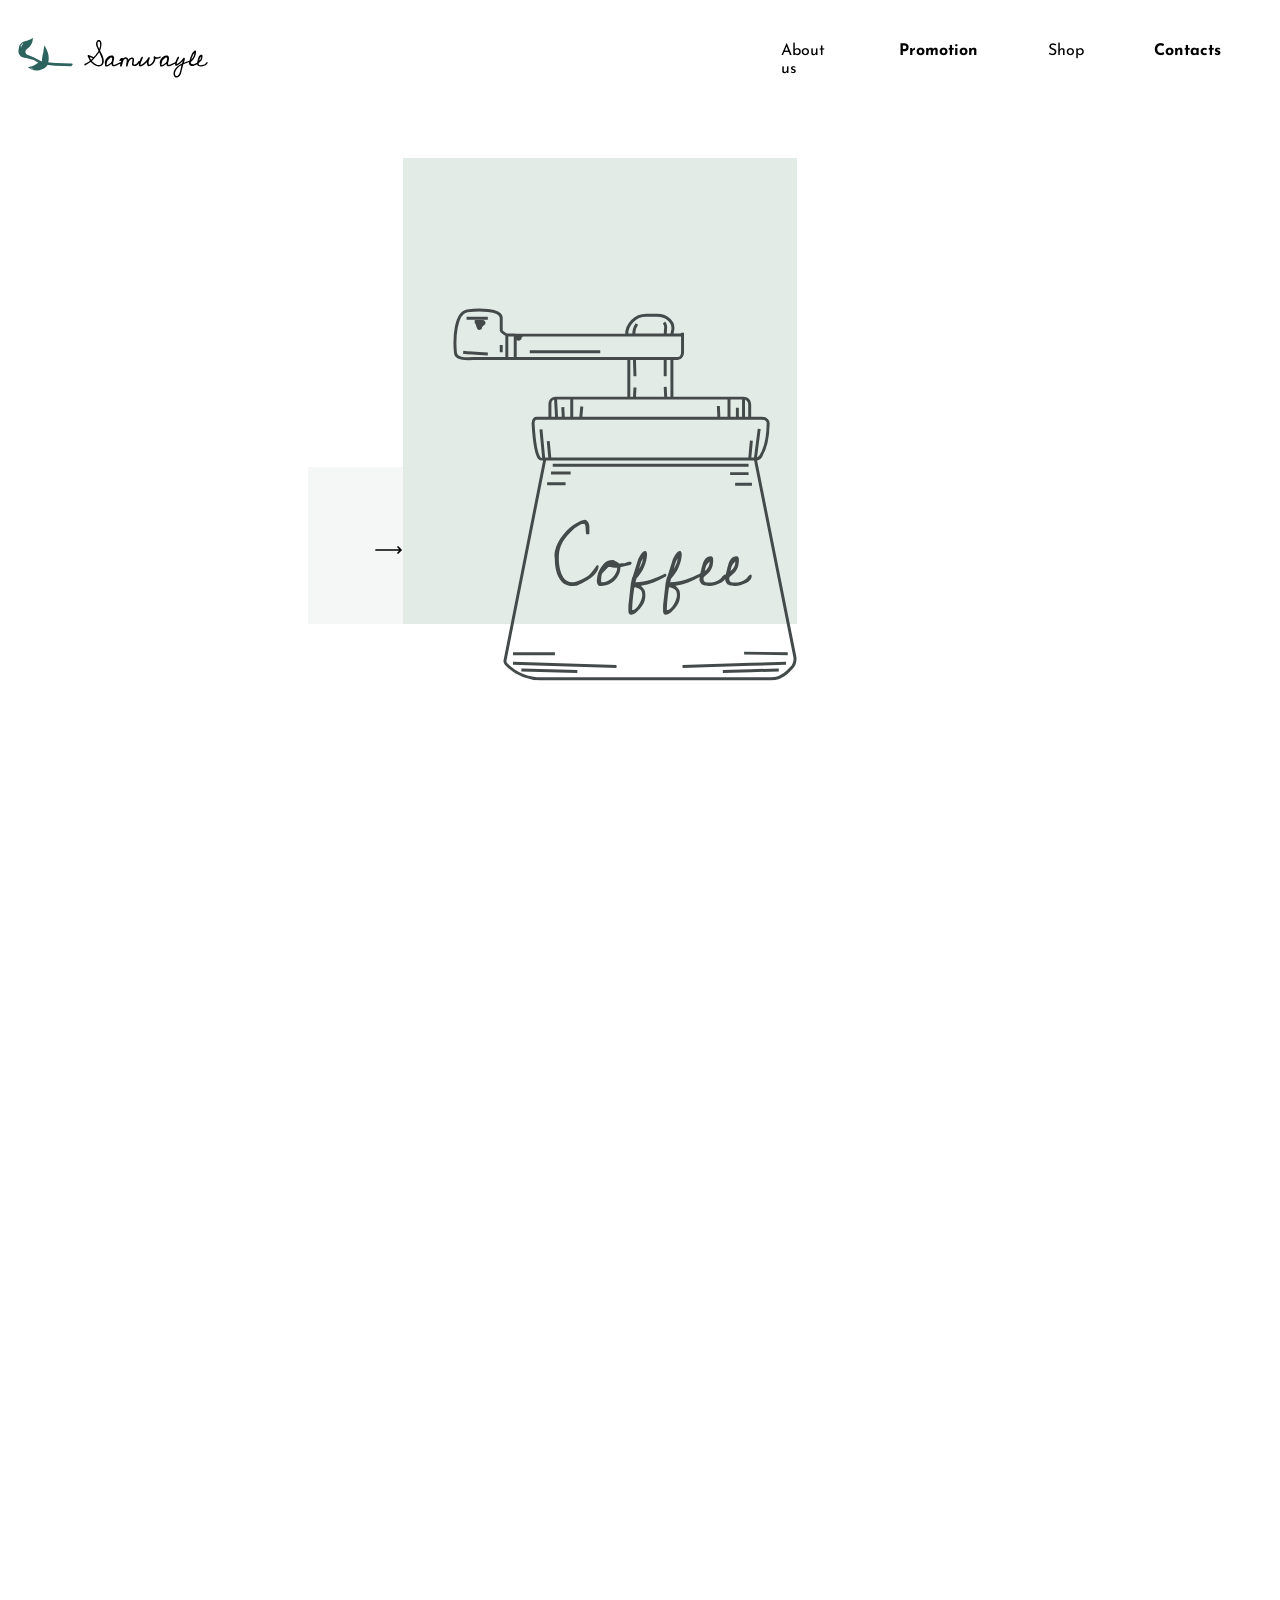
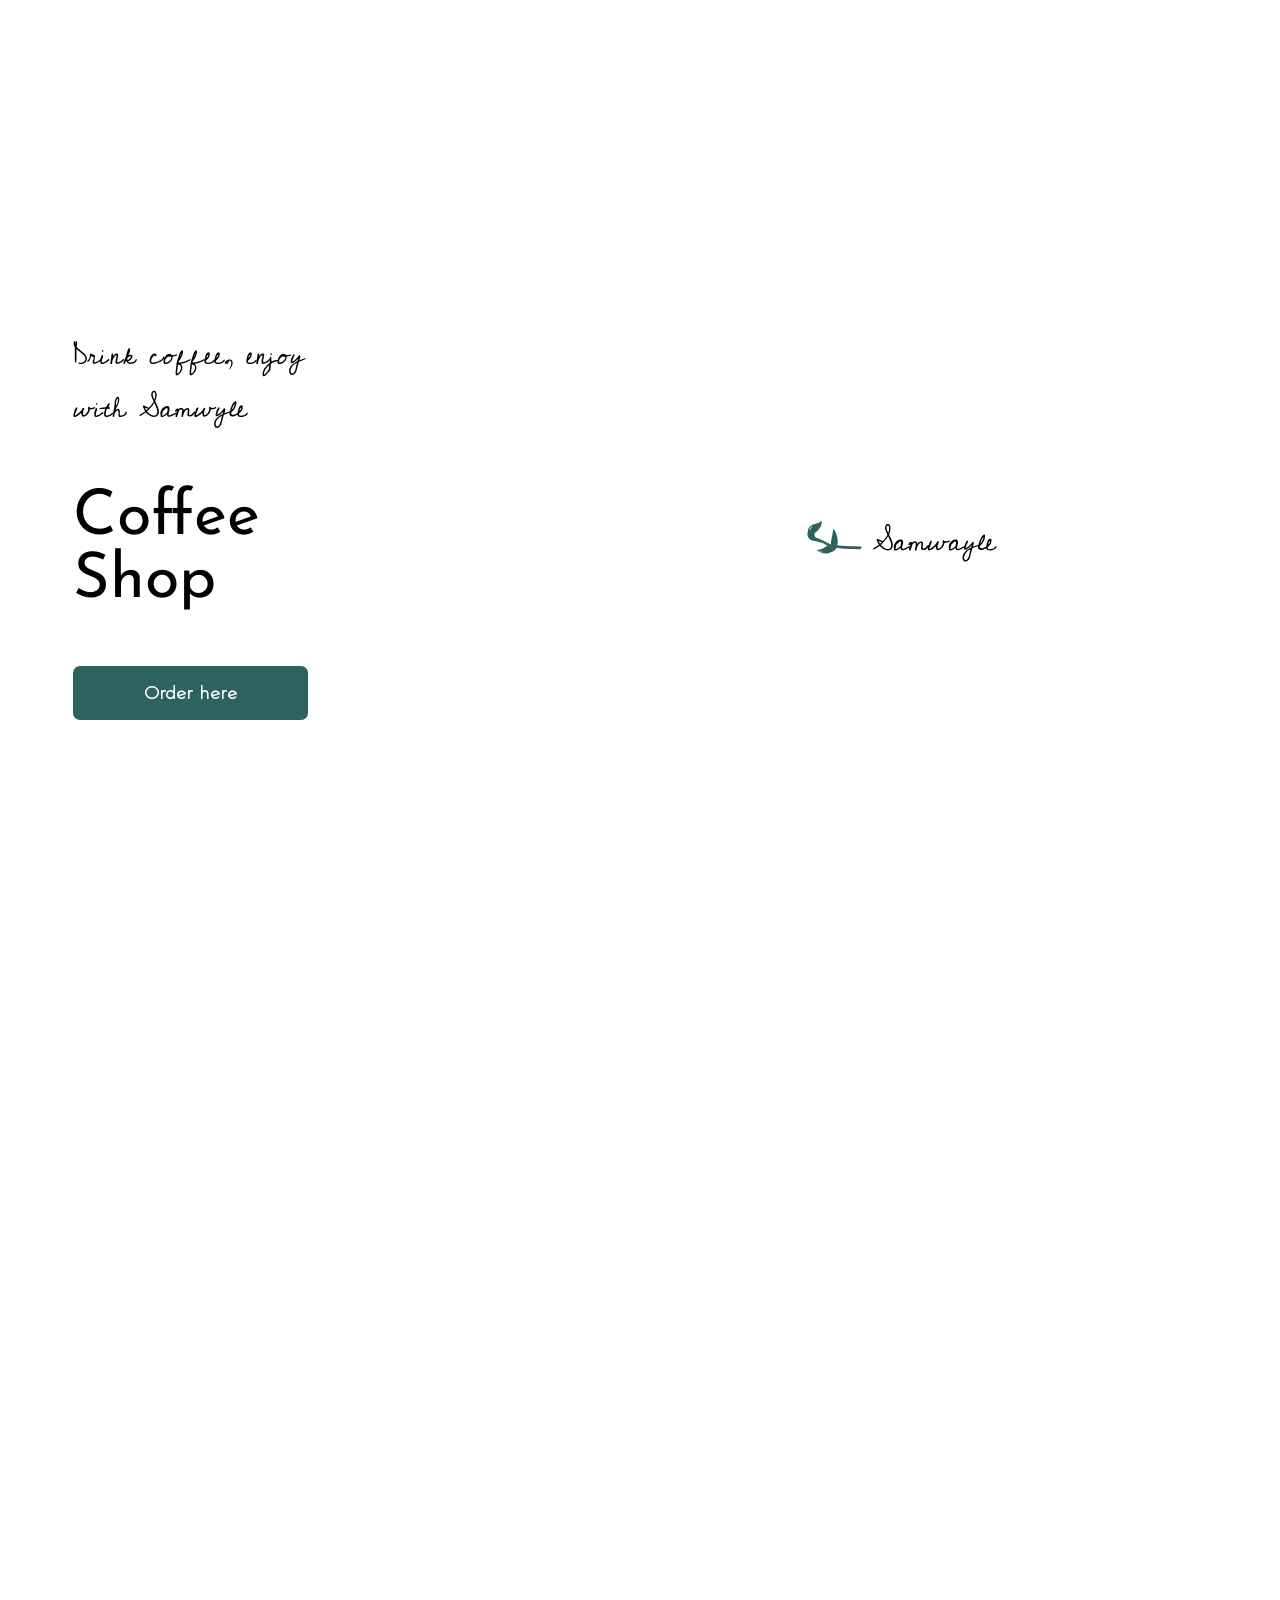
==== commit 0f4b7e82: "сделала 1 секцию под mobile" ====
--- a/index.html
+++ b/index.html
@@ -1,55 +1,16 @@
 <!DOCTYPE html>
 <html lang="en">
-  <head>
-    <meta charset="UTF-8" />
-    <meta name="viewport" content="width=device-width, initial-scale=1.0" />
-    <link rel="shortcut icon" href="/assets/icon/cup.png" />
-    <title>Samwayle</title>
-    <link
-      rel="stylesheet"
-      href="https://necolas.github.io/normalize.css/8.0.1/normalize.css"
-    />
-    <link rel="stylesheet" href="./assets/css/style.css" />
-    <script src="./script.js"></script>
-  </head>
-
-  <body>
-    <header>
-      <div class="logo">
-        <img src="assets/icon/picture_logo.svg" alt="logo" class="image_logo" />
-        <img src="assets/icon/text_logo.svg" alt="logo" class="text_logo" />
-      </div>
-      <nav>
-        <ul class="nav">
-          <li><a href="#about" class="text1">About us</a></li>
-          <li><a href="#coffee" class="text2">Promotion</a></li>
-          <li><a href="#shop" class="text1">Shop</a></li>
-          <li><a href="#contacts" class="text2">Contacts</a></li>
-        </ul>
-        <button class="contact">Contact Us</button>
-      </nav>
-    </header>
-    <main>
-      <section class="coffe-intro">
-        <div class="coffe-intro_wrapper">
-          <div class="text_wrapper">
-            <h4 class="text_coffe-intro">Drink coffee, enjoy with Samwyle</h4>
-            <h1>Coffee Shop</h1>
-            <button class="button_coffe-intro">Order here</button>
-          </div>
-          <div class="image_wrapper">
-            <div class="line_wrap">
-              <img src="assets/img/line.svg" alt="line" class="line" />
-            </div>
-            <div class="section1_turk">
-              <img
-                src="assets/img/section1.svg"
-                alt="image of turk"
-                class="coffe-intro_turk"
-              />
-            </div>
-
-<<<<<<< HEAD
+
+<head>
+  <meta charset="UTF-8" />
+  <meta name="viewport" content="width=device-width, initial-scale=1.0" />
+  <link rel="shortcut icon" href="/assets/icon/cup.png" />
+  <title>Samwayle</title>
+  <link rel="stylesheet" href="https://necolas.github.io/normalize.css/8.0.1/normalize.css" />
+  <link rel="stylesheet" href="./assets/css/style.css" />
+  <script src="./script.js"></script>
+</head>
+
 <body>
   <header>
     <div class="logo">
@@ -65,7 +26,6 @@
       </ul>
       <button class="contact">Contact Us</button>
     </nav>
-
   </header>
   <main>
     <section class="coffe-intro">
@@ -74,172 +34,184 @@
           <h4 class="text_coffe-intro">Drink coffee, enjoy with Samwyle</h4>
           <h1>Coffee Shop</h1>
           <button class="button_coffe-intro">Order here</button>
-=======
-            <div class="coffe-intro_icons">
-              <img
-                src="assets/img/twitter.svg"
-                alt="icon twitter"
-                class="twitter"
-              />
-              <img src="assets/img/inst.svg" alt="inst" class="inst" />
-              <img
-                src="assets/img/facebook.svg"
-                alt="icon facebook"
-                class="facebook"
-              />
-              <p class="icon_text">
-                <span class="button_follow">Follow us</span>
-              </p>
-            </div>
+        </div>
+        <div class="image_wrapper">
+          <div class="line_wrap">
+            <img src="assets/img/line.svg" alt="line" class="line" />
           </div>
->>>>>>> 49e888dbccdb4a39388c1691dc4dc90faa1d96b7
-        </div>
-      </section>
-
-      <section id="about" class="about-us">
-        <h2 class="about-us__title">About us</h2>
-        <div class="about-us__wrapper">
-          <div class="about-us__image">
-            <img
-              class="about-us__img"
-              src="./assets/img/section2.svg"
-              alt="Изображение чашки кофе"
-            />
+          <div class="section1_turk">
+            <img src="assets/img/section1.svg" alt="image of turk" class="coffe-intro_turk" />
           </div>
-          <div class="about-us__text">
-            <span class="about-us__text-subtitle">Coffee Shop Samwayle</span>
-            <p>
-              Only one moment - when the barista reaches out over the bar to
-              transfer the cup to the outstretched hand of the buyer. But this
-              is exactly the moment when a connection arises between us and our
-              guests.
-            </p>
-            <p>
-              And we strive to do our best to maintain this connection -
-              starting with our commitment to selecting the highest quality
-              coffee in the world and ending with how we interact with guests
-              and organizations to fulfill our obligations.
-            </p>
-          </div>
-        </div>
-      </section>
-
-      <section id="coffee" class="promotion">
-        <div class="promotion__wrapper">
-          <div class="promotion__text">
-            <span class="promotion__text-subtitle">Coffee of the day</span>
-            <p>
-              Americano coffee (Italian: Caffè Americano) is an espresso diluted
-              with hot water. The presence of foam (cream) depends on how coffee
-              and water are mixed. Attention! The concepts of “American” and
-              “American coffee” should not be confused. In the second case, this
-              refers not to diluted espresso, but to a drink prepared through a
-              filter system.
-            </p>
-            <button class="order__button">Order now</button>
-          </div>
-          <div class="promotion__image">
-            <img
-              class="promotion__img"
-              src="./assets/img/section3.svg"
-              alt="Изображение стакана с кофе"
-            />
-          </div>
-          <h2 class="promotion_title">Promotion</h2>
-        </div>
-      </section>
-
-      <section id="shop" class="order">
-        <div class="order__wrapper">
-          <p class="order__arrow">
-            <a id="prev-btn" class="arrow order__arrow--left"></a>
-          </p>
-          <div class="order__item order__item--active">
-            <h3 class="order__item-title">Americano</h3>
-            <p class="order__item-text">
-              Americano or American is a type of coffee drink prepared by
-              diluting an espresso shot with hot water at a 1:3 to 1:4 ratio,
-              resulting in a drink that retains the complex flavors of espresso,
-              but in a lighter way.
-            </p>
-            <button class="order__button order__button--shop">Order now</button>
-          </div>
-
-          <div class="order__item order__item--active">
-            <h3 class="order__item-title">Latte</h3>
-            <p class="order__item-text">
-              The name Latte (from Italian “milk”) speaks about the main
-              ingredient of the drink. It is recommended to take fat milk - at
-              least 3.2%. In addition to it, milk foam.
-            </p>
-            <button class="order__button order__button--shop">Order now</button>
-          </div>
-
-          <div class="order__item order__item--active">
-            <h3 class="order__item-title">Espresso</h3>
-            <p class="order__item-text">
-              Espresso - black coffee made in a coffee machine or a special
-              coffee machine, where hot water is passed through pressed ground
-              beans at a pressure.
-            </p>
-            <button class="order__button order__button--shop">Order now</button>
-          </div>
-
-          <div class="order__item order__item--hidden">
-            <h3 class="order__item-title">Cappuccino</h3>
-            <p class="order__item-text">
-              Cappuccino is an espresso-based coffee drink that is traditionally
-              prepared with steamed milk including a layer of milk foam.
-            </p>
-            <button class="order__button order__button--shop">Order now</button>
-          </div>
-
-          <div class="order__item order__item--hidden">
-            <h3 class="order__item-title">Frappe</h3>
-            <p class="order__item-text">
-              Frappe is a Greek iced coffee drink generally made from
-              spray-dried instant coffee, water, sugar, and milk. The frappé was
-              invented in 1957 in Saloniki.
-            </p>
-            <button class="order__button order__button--shop">Order now</button>
-          </div>
-
-          <p class="order__arrow">
-            <a id="next-btn" class="arrow order__arrow--right"></a>
-          </p>
-        </div>
-      </section>
-    </main>
-    <footer>
-      <section id="contacts" class="contacts">
-        <div class="contacts__wrapper">
-          <div class="contacts__image">
-            <img
-              class="contacts__img"
-              src="./assets/img/footer.jpg"
-              alt="map"
-            />
-          </div>
-          <h2 class="contacts__title">Contacts</h2>
-          <div class="contacts__text">
-            <p class="contacts__text-line"></p>
-            <span class="contacts__text-subtitle">Our address</span>
-            <p class="contacts__text-adress">110 St-Cathedral Pkwy Station</p>
-            <p class="contacts__text-adress">4310 94th St, Flushing</p>
-            <p class="contacts__text-adress contacts__text-adress--hidden">
-              94-54 Corona Ave., Elmhurst
-            </p>
-            <p class="contacts__text-adress contacts__text-adress--hidden">
-              5627 Van Doren St, Queens
-            </p>
-
-            <button class="contacts__button--hidden">
-              See more adress <img src="./assets/icon/arrow.png" alt="arrow" />
-            </button>
-          </div>
-        </div>
-        <p class="contacts__copyright">2020 (c) - Samwyle bandtitos</p>
-      </section>
-    </footer>
-  </body>
-</html>
+
+          <body>
+            <header>
+              <div class="logo">
+                <img src="assets/icon/picture_logo.svg" alt="logo" class="image_logo" />
+                <img src="assets/icon/text_logo.svg" alt="logo" class="text_logo" />
+              </div>
+              <nav>
+                <ul class="nav">
+                  <li><a href="#about" class="text1">About us</a></li>
+                  <li><a href="#coffee" class="text2">Promotion</a></li>
+                  <li><a href="#shop" class="text1">Shop</a></li>
+                  <li><a href="#contacts" class="text2">Contacts</a></li>
+                </ul>
+                <button class="contact">Contact Us</button>
+              </nav>
+
+            </header>
+            <main>
+              <section class="coffe-intro">
+                <div class="coffe-intro_wrapper">
+                  <div class="text_wrapper">
+                    <h4 class="text_coffe-intro">Drink coffee, enjoy with Samwyle</h4>
+                    <h1>Coffee Shop</h1>
+                    <button class="button_coffe-intro">Order here</button>
+                    <div class="coffe-intro_icons">
+                      <img src="assets/img/twitter.svg" alt="icon twitter" class="twitter" />
+                      <img src="assets/img/inst.svg" alt="inst" class="inst" />
+                      <img src="assets/img/facebook.svg" alt="icon facebook" class="facebook" />
+                      <p class="icon_text">
+                        <span class="button_follow">Follow us</span>
+                      </p>
+                    </div>
+                  </div>
+                </div>
+              </section>
+
+              <section id="about" class="about-us">
+                <h2 class="about-us__title">About us</h2>
+                <div class="about-us__wrapper">
+                  <div class="about-us__image">
+                    <img class="about-us__img" src="./assets/img/section2.svg" alt="Изображение чашки кофе" />
+                  </div>
+                  <div class="about-us__text">
+                    <span class="about-us__text-subtitle">Coffee Shop Samwayle</span>
+                    <p>
+                      Only one moment - when the barista reaches out over the bar to
+                      transfer the cup to the outstretched hand of the buyer. But this
+                      is exactly the moment when a connection arises between us and our
+                      guests.
+                    </p>
+                    <p>
+                      And we strive to do our best to maintain this connection -
+                      starting with our commitment to selecting the highest quality
+                      coffee in the world and ending with how we interact with guests
+                      and organizations to fulfill our obligations.
+                    </p>
+                  </div>
+                </div>
+              </section>
+
+              <section id="coffee" class="promotion">
+                <div class="promotion__wrapper">
+                  <div class="promotion__text">
+                    <span class="promotion__text-subtitle">Coffee of the day</span>
+                    <p>
+                      Americano coffee (Italian: Caffè Americano) is an espresso diluted
+                      with hot water. The presence of foam (cream) depends on how coffee
+                      and water are mixed. Attention! The concepts of “American” and
+                      “American coffee” should not be confused. In the second case, this
+                      refers not to diluted espresso, but to a drink prepared through a
+                      filter system.
+                    </p>
+                    <button class="order__button">Order now</button>
+                  </div>
+                  <div class="promotion__image">
+                    <img class="promotion__img" src="./assets/img/section3.svg" alt="Изображение стакана с кофе" />
+                  </div>
+                  <h2 class="promotion_title">Promotion</h2>
+                </div>
+              </section>
+
+              <section id="shop" class="order">
+                <div class="order__wrapper">
+                  <p class="order__arrow">
+                    <a id="prev-btn" class="arrow order__arrow--left"></a>
+                  </p>
+                  <div class="order__item order__item--active">
+                    <h3 class="order__item-title">Americano</h3>
+                    <p class="order__item-text">
+                      Americano or American is a type of coffee drink prepared by
+                      diluting an espresso shot with hot water at a 1:3 to 1:4 ratio,
+                      resulting in a drink that retains the complex flavors of espresso,
+                      but in a lighter way.
+                    </p>
+                    <button class="order__button order__button--shop">Order now</button>
+                  </div>
+
+                  <div class="order__item order__item--active">
+                    <h3 class="order__item-title">Latte</h3>
+                    <p class="order__item-text">
+                      The name Latte (from Italian “milk”) speaks about the main
+                      ingredient of the drink. It is recommended to take fat milk - at
+                      least 3.2%. In addition to it, milk foam.
+                    </p>
+                    <button class="order__button order__button--shop">Order now</button>
+                  </div>
+
+                  <div class="order__item order__item--active">
+                    <h3 class="order__item-title">Espresso</h3>
+                    <p class="order__item-text">
+                      Espresso - black coffee made in a coffee machine or a special
+                      coffee machine, where hot water is passed through pressed ground
+                      beans at a pressure.
+                    </p>
+                    <button class="order__button order__button--shop">Order now</button>
+                  </div>
+
+                  <div class="order__item order__item--hidden">
+                    <h3 class="order__item-title">Cappuccino</h3>
+                    <p class="order__item-text">
+                      Cappuccino is an espresso-based coffee drink that is traditionally
+                      prepared with steamed milk including a layer of milk foam.
+                    </p>
+                    <button class="order__button order__button--shop">Order now</button>
+                  </div>
+
+                  <div class="order__item order__item--hidden">
+                    <h3 class="order__item-title">Frappe</h3>
+                    <p class="order__item-text">
+                      Frappe is a Greek iced coffee drink generally made from
+                      spray-dried instant coffee, water, sugar, and milk. The frappé was
+                      invented in 1957 in Saloniki.
+                    </p>
+                    <button class="order__button order__button--shop">Order now</button>
+                  </div>
+
+                  <p class="order__arrow">
+                    <a id="next-btn" class="arrow order__arrow--right"></a>
+                  </p>
+                </div>
+              </section>
+            </main>
+            <footer>
+              <section id="contacts" class="contacts">
+                <div class="contacts__wrapper">
+                  <div class="contacts__image">
+                    <img class="contacts__img" src="./assets/img/footer.jpg" alt="map" />
+                  </div>
+                  <h2 class="contacts__title">Contacts</h2>
+                  <div class="contacts__text">
+                    <p class="contacts__text-line"></p>
+                    <span class="contacts__text-subtitle">Our address</span>
+                    <p class="contacts__text-adress">110 St-Cathedral Pkwy Station</p>
+                    <p class="contacts__text-adress">4310 94th St, Flushing</p>
+                    <p class="contacts__text-adress contacts__text-adress--hidden">
+                      94-54 Corona Ave., Elmhurst
+                    </p>
+                    <p class="contacts__text-adress contacts__text-adress--hidden">
+                      5627 Van Doren St, Queens
+                    </p>
+
+                    <button class="contacts__button--hidden">
+                      See more adress <img src="./assets/icon/arrow.png" alt="arrow" />
+                    </button>
+                  </div>
+                </div>
+                <p class="contacts__copyright">2020 (c) - Samwyle bandtitos</p>
+              </section>
+            </footer>
+          </body>
+
+</html>
--- a/assets/css/style.css
+++ b/assets/css/style.css
@@ -37,19 +37,19 @@
 }
 
 header {
-    display: flex;
-    justify-content: space-around;
-    align-items: center;
-    gap: 500px;
-    margin-top: 2%;
-    margin-left: 50px;
-    margin-right: 50px;
-    /*max-width: 70%;*/
+  display: flex;
+  justify-content: space-around;
+  align-items: center;
+  gap: 500px;
+  margin-top: 2%;
+  margin-left: 50px;
+  margin-right: 50px;
+  /*max-width: 70%;*/
 }
 
 body {
-    overflow-x: hidden;
-    /* отключает горизонтальную прокрутку */
+  overflow-x: hidden;
+  /* отключает горизонтальную прокрутку */
 }
 
 .logo {
@@ -110,11 +110,10 @@
 
 
 
-/*основной текст*/
 .main {
-    /* max-width: 75%; */
-    margin: 0 auto;
-    max-width: 1550px;
+  /* max-width: 75%; */
+  margin: 0 auto;
+  max-width: 1550px;
 }
 
 button:hover {
@@ -174,12 +173,12 @@
 }
 
 .line_wrap {
-    background-color: rgba(227, 235, 231, 0.4);
-    width: 159px;
-    height: 157px;
-    /*opacity: 40%;*/
-    margin-top: 309px;
-    /*margin-right: 50px;*/
+  background-color: rgba(227, 235, 231, 0.4);
+  width: 159px;
+  height: 157px;
+  /*opacity: 40%;*/
+  margin-top: 309px;
+  /*margin-right: 50px;*/
 }
 
 .line {
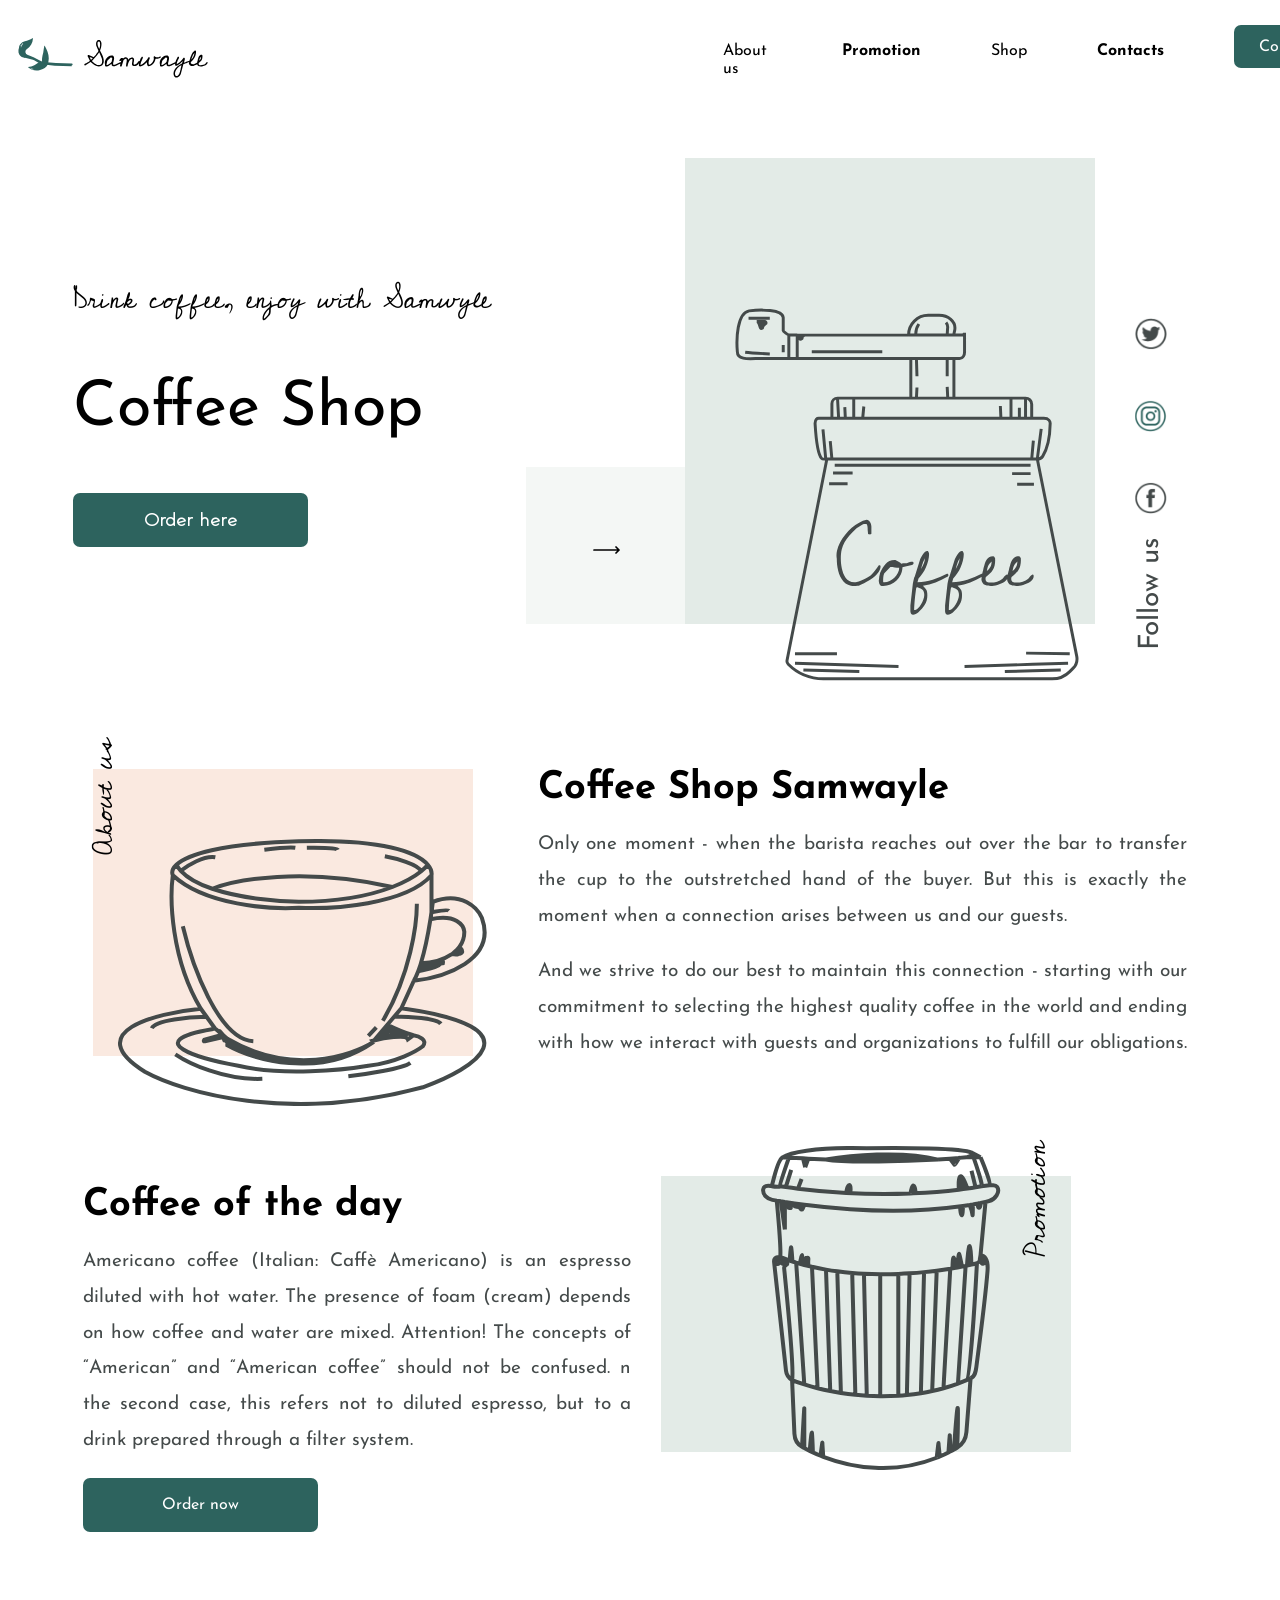
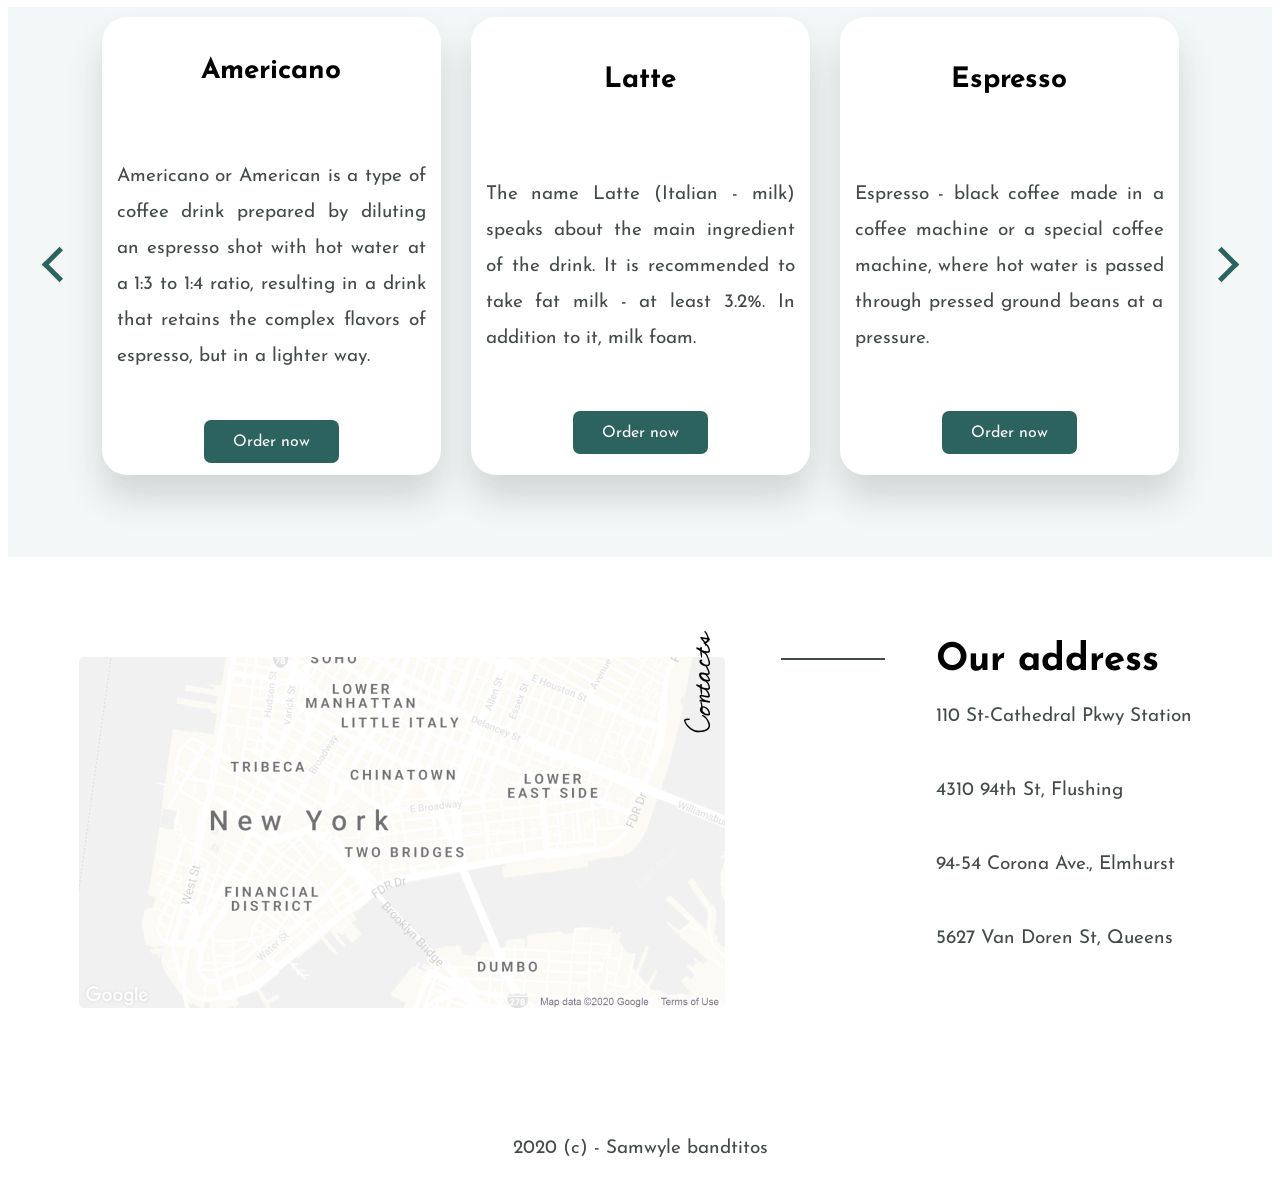
==== commit 1e7511fd: "Correcting some mistakes" ====
--- a/index.html
+++ b/index.html
@@ -1,217 +1,218 @@
 <!DOCTYPE html>
 <html lang="en">
-
-<head>
-  <meta charset="UTF-8" />
-  <meta name="viewport" content="width=device-width, initial-scale=1.0" />
-  <link rel="shortcut icon" href="/assets/icon/cup.png" />
-  <title>Samwayle</title>
-  <link rel="stylesheet" href="https://necolas.github.io/normalize.css/8.0.1/normalize.css" />
-  <link rel="stylesheet" href="./assets/css/style.css" />
-  <script src="./script.js"></script>
-</head>
-
-<body>
-  <header>
-    <div class="logo">
-      <img src="assets/icon/picture_logo.svg" alt="logo" class="image_logo" />
-      <img src="assets/icon/text_logo.svg" alt="logo" class="text_logo" />
-    </div>
-    <nav>
-      <ul class="nav">
-        <li><a href="#about" class="text1">About us</a></li>
-        <li><a href="#coffee" class="text2">Promotion</a></li>
-        <li><a href="#shop" class="text1">Shop</a></li>
-        <li><a href="#contacts" class="text2">Contacts</a></li>
-      </ul>
-      <button class="contact">Contact Us</button>
-    </nav>
-  </header>
-  <main>
-    <section class="coffe-intro">
-      <div class="coffe-intro_wrapper">
-        <div class="text_wrapper">
-          <h4 class="text_coffe-intro">Drink coffee, enjoy with Samwyle</h4>
-          <h1>Coffee Shop</h1>
-          <button class="button_coffe-intro">Order here</button>
-        </div>
-        <div class="image_wrapper">
-          <div class="line_wrap">
-            <img src="assets/img/line.svg" alt="line" class="line" />
-          </div>
-          <div class="section1_turk">
-            <img src="assets/img/section1.svg" alt="image of turk" class="coffe-intro_turk" />
-          </div>
-
-          <body>
-            <header>
-              <div class="logo">
-                <img src="assets/icon/picture_logo.svg" alt="logo" class="image_logo" />
-                <img src="assets/icon/text_logo.svg" alt="logo" class="text_logo" />
-              </div>
-              <nav>
-                <ul class="nav">
-                  <li><a href="#about" class="text1">About us</a></li>
-                  <li><a href="#coffee" class="text2">Promotion</a></li>
-                  <li><a href="#shop" class="text1">Shop</a></li>
-                  <li><a href="#contacts" class="text2">Contacts</a></li>
-                </ul>
-                <button class="contact">Contact Us</button>
-              </nav>
-
-            </header>
-            <main>
-              <section class="coffe-intro">
-                <div class="coffe-intro_wrapper">
-                  <div class="text_wrapper">
-                    <h4 class="text_coffe-intro">Drink coffee, enjoy with Samwyle</h4>
-                    <h1>Coffee Shop</h1>
-                    <button class="button_coffe-intro">Order here</button>
-                    <div class="coffe-intro_icons">
-                      <img src="assets/img/twitter.svg" alt="icon twitter" class="twitter" />
-                      <img src="assets/img/inst.svg" alt="inst" class="inst" />
-                      <img src="assets/img/facebook.svg" alt="icon facebook" class="facebook" />
-                      <p class="icon_text">
-                        <span class="button_follow">Follow us</span>
-                      </p>
-                    </div>
-                  </div>
-                </div>
-              </section>
-
-              <section id="about" class="about-us">
-                <h2 class="about-us__title">About us</h2>
-                <div class="about-us__wrapper">
-                  <div class="about-us__image">
-                    <img class="about-us__img" src="./assets/img/section2.svg" alt="Изображение чашки кофе" />
-                  </div>
-                  <div class="about-us__text">
-                    <span class="about-us__text-subtitle">Coffee Shop Samwayle</span>
-                    <p>
-                      Only one moment - when the barista reaches out over the bar to
-                      transfer the cup to the outstretched hand of the buyer. But this
-                      is exactly the moment when a connection arises between us and our
-                      guests.
-                    </p>
-                    <p>
-                      And we strive to do our best to maintain this connection -
-                      starting with our commitment to selecting the highest quality
-                      coffee in the world and ending with how we interact with guests
-                      and organizations to fulfill our obligations.
-                    </p>
-                  </div>
-                </div>
-              </section>
-
-              <section id="coffee" class="promotion">
-                <div class="promotion__wrapper">
-                  <div class="promotion__text">
-                    <span class="promotion__text-subtitle">Coffee of the day</span>
-                    <p>
-                      Americano coffee (Italian: Caffè Americano) is an espresso diluted
-                      with hot water. The presence of foam (cream) depends on how coffee
-                      and water are mixed. Attention! The concepts of “American” and
-                      “American coffee” should not be confused. In the second case, this
-                      refers not to diluted espresso, but to a drink prepared through a
-                      filter system.
-                    </p>
-                    <button class="order__button">Order now</button>
-                  </div>
-                  <div class="promotion__image">
-                    <img class="promotion__img" src="./assets/img/section3.svg" alt="Изображение стакана с кофе" />
-                  </div>
-                  <h2 class="promotion_title">Promotion</h2>
-                </div>
-              </section>
-
-              <section id="shop" class="order">
-                <div class="order__wrapper">
-                  <p class="order__arrow">
-                    <a id="prev-btn" class="arrow order__arrow--left"></a>
-                  </p>
-                  <div class="order__item order__item--active">
-                    <h3 class="order__item-title">Americano</h3>
-                    <p class="order__item-text">
-                      Americano or American is a type of coffee drink prepared by
-                      diluting an espresso shot with hot water at a 1:3 to 1:4 ratio,
-                      resulting in a drink that retains the complex flavors of espresso,
-                      but in a lighter way.
-                    </p>
-                    <button class="order__button order__button--shop">Order now</button>
-                  </div>
-
-                  <div class="order__item order__item--active">
-                    <h3 class="order__item-title">Latte</h3>
-                    <p class="order__item-text">
-                      The name Latte (from Italian “milk”) speaks about the main
-                      ingredient of the drink. It is recommended to take fat milk - at
-                      least 3.2%. In addition to it, milk foam.
-                    </p>
-                    <button class="order__button order__button--shop">Order now</button>
-                  </div>
-
-                  <div class="order__item order__item--active">
-                    <h3 class="order__item-title">Espresso</h3>
-                    <p class="order__item-text">
-                      Espresso - black coffee made in a coffee machine or a special
-                      coffee machine, where hot water is passed through pressed ground
-                      beans at a pressure.
-                    </p>
-                    <button class="order__button order__button--shop">Order now</button>
-                  </div>
-
-                  <div class="order__item order__item--hidden">
-                    <h3 class="order__item-title">Cappuccino</h3>
-                    <p class="order__item-text">
-                      Cappuccino is an espresso-based coffee drink that is traditionally
-                      prepared with steamed milk including a layer of milk foam.
-                    </p>
-                    <button class="order__button order__button--shop">Order now</button>
-                  </div>
-
-                  <div class="order__item order__item--hidden">
-                    <h3 class="order__item-title">Frappe</h3>
-                    <p class="order__item-text">
-                      Frappe is a Greek iced coffee drink generally made from
-                      spray-dried instant coffee, water, sugar, and milk. The frappé was
-                      invented in 1957 in Saloniki.
-                    </p>
-                    <button class="order__button order__button--shop">Order now</button>
-                  </div>
-
-                  <p class="order__arrow">
-                    <a id="next-btn" class="arrow order__arrow--right"></a>
-                  </p>
-                </div>
-              </section>
-            </main>
-            <footer>
-              <section id="contacts" class="contacts">
-                <div class="contacts__wrapper">
-                  <div class="contacts__image">
-                    <img class="contacts__img" src="./assets/img/footer.jpg" alt="map" />
-                  </div>
-                  <h2 class="contacts__title">Contacts</h2>
-                  <div class="contacts__text">
-                    <p class="contacts__text-line"></p>
-                    <span class="contacts__text-subtitle">Our address</span>
-                    <p class="contacts__text-adress">110 St-Cathedral Pkwy Station</p>
-                    <p class="contacts__text-adress">4310 94th St, Flushing</p>
-                    <p class="contacts__text-adress contacts__text-adress--hidden">
-                      94-54 Corona Ave., Elmhurst
-                    </p>
-                    <p class="contacts__text-adress contacts__text-adress--hidden">
-                      5627 Van Doren St, Queens
-                    </p>
-
-                    <button class="contacts__button--hidden">
-                      See more adress <img src="./assets/icon/arrow.png" alt="arrow" />
-                    </button>
-                  </div>
-                </div>
-                <p class="contacts__copyright">2020 (c) - Samwyle bandtitos</p>
-              </section>
-            </footer>
-          </body>
-
-</html>+  <head>
+    <meta charset="UTF-8" />
+    <meta name="viewport" content="width=device-width, initial-scale=1.0" />
+    <link rel="shortcut icon" href="/assets/icon/cup.png" />
+    <title>Samwayle</title>
+    <link
+      rel="stylesheet"
+      href="https://necolas.github.io/normalize.css/8.0.1/normalize.css"
+    />
+    <link rel="stylesheet" href="./assets/css/style.css" />
+    <script src="./script.js"></script>
+  </head>
+
+  <body>
+    <header>
+      <div class="logo">
+        <img src="assets/icon/picture_logo.svg" alt="logo" class="image_logo" />
+        <img src="assets/icon/text_logo.svg" alt="logo" class="text_logo" />
+      </div>
+      <nav>
+        <ul class="nav">
+          <li><a href="#about" class="text1">About us</a></li>
+          <li><a href="#coffee" class="text2">Promotion</a></li>
+          <li><a href="#shop" class="text1">Shop</a></li>
+          <li><a href="#contacts" class="text2">Contacts</a></li>
+        </ul>
+        <button class="contact">Contact Us</button>
+      </nav>
+    </header>
+    <main>
+      <section class="coffe-intro">
+        <div class="coffe-intro_wrapper">
+          <div class="text_wrapper">
+            <h4 class="text_coffe-intro">Drink coffee, enjoy with Samwyle</h4>
+            <h1>Coffee Shop</h1>
+            <button class="button_coffe-intro">Order here</button>
+          </div>
+          <div class="image_wrapper">
+            <div class="line_wrap">
+              <img src="assets/img/line.svg" alt="line" class="line" />
+            </div>
+            <div class="section1_turk">
+              <img
+                src="assets/img/section1.svg"
+                alt="image of turk"
+                class="coffe-intro_turk"
+              />
+            </div>
+
+            <div class="coffe-intro_icons">
+              <img
+                src="assets/img/twitter.svg"
+                alt="icon twitter"
+                class="twitter"
+              />
+              <img src="assets/img/inst.svg" alt="inst" class="inst" />
+              <img
+                src="assets/img/facebook.svg"
+                alt="icon facebook"
+                class="facebook"
+              />
+              <p class="icon_text">
+                <span class="button_follow">Follow us</span>
+              </p>
+            </div>
+          </div>
+        </div>
+      </section>
+
+      <section id="about" class="about-us">
+        <h2 class="about-us__title">About us</h2>
+        <div class="about-us__wrapper">
+          <div class="about-us__image">
+            <img
+              class="about-us__img"
+              src="./assets/img/section2.svg"
+              alt="coffee-cup"
+            />
+          </div>
+          <div class="about-us__text">
+            <span class="about-us__text-subtitle">Coffee Shop Samwayle</span>
+            <p>
+              Only one moment - when the barista reaches out over the bar to
+              transfer the cup to the outstretched hand of the buyer. But this
+              is exactly the moment when a connection arises between us and our
+              guests.
+            </p>
+            <p>
+              And we strive to do our best to maintain this connection -
+              starting with our commitment to selecting the highest quality
+              coffee in the world and ending with how we interact with guests
+              and organizations to fulfill our obligations.
+            </p>
+          </div>
+        </div>
+      </section>
+
+      <section id="coffee" class="promotion">
+        <div class="promotion__wrapper">
+          <div class="promotion__text">
+            <span class="promotion__text-subtitle">Coffee of the day</span>
+            <p>
+              Americano coffee (Italian: Caffè Americano) is an espresso diluted
+              with hot water. The presence of foam (cream) depends on how coffee
+              and water are mixed. Attention! The concepts of “American” and
+              “American coffee” should not be confused. n the second case, this
+              refers not to diluted espresso, but to a drink prepared through a
+              filter system.
+            </p>
+            <button class="order__button">Order now</button>
+          </div>
+          <div class="promotion__image">
+            <img
+              class="promotion__img"
+              src="./assets/img/section3.svg"
+              alt="coffee-cup"
+            />
+          </div>
+          <h2 class="promotion_title">Promotion</h2>
+        </div>
+      </section>
+
+      <section id="shop" class="order">
+        <div class="order__wrapper">
+          <p class="order__arrow">
+            <a id="prev-btn" class="arrow order__arrow--left"></a>
+          </p>
+          <div class="order__item order__item--active">
+            <h3 class="order__item-title">Americano</h3>
+            <p class="order__item-text">
+              Americano or American is a type of coffee drink prepared by
+              diluting an espresso shot with hot water at a 1:3 to 1:4 ratio,
+              resulting in a drink that retains the complex flavors of espresso,
+              but in a lighter way.
+            </p>
+            <button class="order__button order__button--shop">Order now</button>
+          </div>
+
+          <div class="order__item order__item--active">
+            <h3 class="order__item-title">Latte</h3>
+            <p class="order__item-text">
+              The name Latte (Italian - milk) speaks about the main
+              ingredient of the drink. It is recommended to take fat milk - at
+              least 3.2%. In addition to it, milk foam.
+            </p>
+            <button class="order__button order__button--shop">Order now</button>
+          </div>
+
+          <div class="order__item order__item--active">
+            <h3 class="order__item-title">Espresso</h3>
+            <p class="order__item-text">
+              Espresso - black coffee made in a coffee machine or a special
+              coffee machine, where hot water is passed through pressed ground
+              beans at a pressure.
+            </p>
+            <button class="order__button order__button--shop">Order now</button>
+          </div>
+
+          <div class="order__item order__item--hidden">
+            <h3 class="order__item-title">Cappuccino</h3>
+            <p class="order__item-text">
+              Cappuccino is an espresso-based coffee drink that is traditionally
+              prepared with steamed milk including a layer of milk foam.
+            </p>
+            <button class="order__button order__button--shop">Order now</button>
+          </div>
+
+          <div class="order__item order__item--hidden">
+            <h3 class="order__item-title">Frappe</h3>
+            <p class="order__item-text">
+              Frappe is a Greek iced coffee drink generally made from
+              spray-dried instant coffee, water, sugar, and milk. The frappГ©
+              was invented in 1957 in Saloniki.
+            </p>
+            <button class="order__button order__button--shop">Order now</button>
+          </div>
+
+          <p class="order__arrow">
+            <a id="next-btn" class="arrow order__arrow--right"></a>
+          </p>
+        </div>
+      </section>
+    </main>
+    <footer>
+      <section id="contacts" class="contacts">
+        <div class="contacts__wrapper">
+          <div class="contacts__image">
+            <img
+              class="contacts__img"
+              src="./assets/img/footer.jpg"
+              alt="map"
+            />
+          </div>
+          <h2 class="contacts__title">Contacts</h2>
+          <div class="contacts__text">
+            <p class="contacts__text-line"></p>
+            <span class="contacts__text-subtitle">Our address</span>
+            <p class="contacts__text-adress">110 St-Cathedral Pkwy Station</p>
+            <p class="contacts__text-adress">4310 94th St, Flushing</p>
+            <p class="contacts__text-adress contacts__text-adress--hidden">
+              94-54 Corona Ave., Elmhurst
+            </p>
+            <p class="contacts__text-adress contacts__text-adress--hidden">
+              5627 Van Doren St, Queens
+            </p>
+
+            <button class="contacts__button--hidden">
+              See more adress <img src="./assets/icon/arrow.png" alt="arrow" />
+            </button>
+          </div>
+        </div>
+        <p class="contacts__copyright">2020 (c) - Samwyle bandtitos</p>
+      </section>
+    </footer>
+  </body>
+</html>
--- a/assets/css/style.css
+++ b/assets/css/style.css
@@ -1,799 +1,726 @@
 @font-face {
-    src: url("/fonts/JosefinSans-Bold.ttf") format("truetype");
-    font-family: "Josefin Sans Bold";
-    font-weight: 700;
+  src: url("/fonts/JosefinSans-Bold.ttf") format("truetype");
+  font-family: "Josefin Sans Bold";
+  font-weight: 700;
 }
 
 /*шапка страницы*/
 
 @font-face {
-    src: url("/fonts/JosefinSans-Regular.ttf") format("truetype");
-    font-family: "Josefin Sans Regular";
-    font-weight: 700;
+  src: url("/fonts/JosefinSans-Regular.ttf") format("truetype");
+  font-family: "Josefin Sans Regular";
+  font-weight: 700;
 }
 
 /*шапка страницы и заголовки*/
 
 @font-face {
-    src: url("/fonts/CedarvilleCursive-Regular.ttf") format("truetype");
-    font-family: "Cedarville Cursive Regular";
-    font-weight: 400;
+  src: url("/fonts/CedarvilleCursive-Regular.ttf") format("truetype");
+  font-family: "Cedarville Cursive Regular";
+  font-weight: 400;
 }
 
 /*надписи возле картинок*/
 
 @font-face {
-    src: url("/fonts/GeorgeRoundedRegular.ttf");
-    font-family: "George Round";
-    font-weight: 400;
-}
-
-/*применяется к тексту во всех кнопках кроме шапки*/
+  src: url("/fonts/GeorgeRoundedRegular.ttf");
+  font-family: "George Round";
+  font-weight: 400;
+}
 
 @font-face {
-    src: url("/fonts/AlegreyaSans-Light.ttf");
-    font-family: "Alegreya Sans";
-    font-weight: 400;
+  src: url("/fonts/AlegreyaSans-Light.ttf");
+  font-family: "Alegreya Sans";
+  font-weight: 400;
 }
 
 header {
   display: flex;
   justify-content: space-around;
   align-items: center;
-  gap: 500px;
+  gap: 50%;
   margin-top: 2%;
   margin-left: 50px;
   margin-right: 50px;
-  /*max-width: 70%;*/
+  max-width: 70%;
 }
 
 body {
   overflow-x: hidden;
-  /* отключает горизонтальную прокрутку */
 }
 
 .logo {
-    display: flex;
-    align-items: center;
+  display: flex;
+  align-items: center;
 }
 
 .image_logo {
-    width: 56px;
-    height: 35px;
-    margin-left: -40px;
-    margin-top: -8px;
+  width: 56px;
+  height: 35px;
+  margin-left: -40px;
+  margin-top: -8px;
 }
 
 .text_logo {
-    width: 167px;
-    height: 38px;
+  width: 167px;
+  height: 38px;
 }
 
 nav {
-    display: flex;
-    gap: 70px;
+  display: flex;
+  gap: 70px;
 }
 
 .nav {
-    display: flex;
-    list-style: none;
-    gap: 70px;
+  display: flex;
+  list-style: none;
+  gap: 70px;
 }
 
 .text1 {
-    text-decoration: none;
-    color: black;
-    font-family: "Josefin Sans Regular";
-    font-weight: 700;
-    font-size: 16px;
+  text-decoration: none;
+  color: black;
+  font-family: "Josefin Sans Regular";
+  font-weight: 700;
+  font-size: 16px;
 }
 
 .text2 {
-    text-decoration: none;
-    color: black;
-    font-family: "Josefin Sans Bold";
-    font-weight: 700;
-    font-size: 16px;
+  text-decoration: none;
+  color: black;
+  font-family: "Josefin Sans Bold";
+  font-weight: 700;
+  font-size: 16px;
 }
 
 .contact {
-    font-family: "Josefin Sans Regular";
-    font-weight: 700;
-    color: white;
-    background-color: #2d635e;
-    border: none;
-    width: 135px;
-    height: 43px;
-    border-radius: 7px;
-    font-size: 16px;
-}
-
-
+  font-family: "Josefin Sans Regular";
+  font-weight: 700;
+  color: white;
+  background-color: #2d635e;
+  border: none;
+  width: 135px;
+  height: 43px;
+  border-radius: 7px;
+  font-size: 16px;
+}
 
 .main {
-  /* max-width: 75%; */
   margin: 0 auto;
   max-width: 1550px;
 }
 
 button:hover {
-    box-shadow: 10px 5px 5px #096058;
+  box-shadow: 10px 5px 5px #096058;
 }
 
 .coffe-intro {
-    margin-left: 50px;
-    margin-right: 50px;
-    position: relative;
-    padding: 15px;
-    margin-top: 50px;
-    margin-bottom: 100px;
+  margin-left: 50px;
+  margin-right: 50px;
+  position: relative;
+  padding: 15px;
+  margin-top: 50px;
+  margin-bottom: 100px;
 }
 
 .coffe-intro_wrapper {
-    display: flex;
-    justify-content: space-between;
-    align-items: center;
+  display: flex;
+  justify-content: space-between;
+  align-items: center;
 }
 
 .text_coffe-intro {
-    font-family: "Cedarville Cursive Regular";
-    font-weight: 400;
-    font-size: 28px;
+  font-family: "Cedarville Cursive Regular";
+  font-weight: 400;
+  font-size: 28px;
 }
 
 h1 {
-    font-family: "Josefin Sans Regular";
-    font-weight: 700;
-    font-size: 63px;
+  font-family: "Josefin Sans Regular";
+  font-weight: 700;
+  font-size: 63px;
 }
 
 .button_coffe-intro {
-    width: 235px;
-    height: 54px;
-    background-color: #2d635e;
-    color: white;
-    font-size: 20px;
-    border: none;
-    border-radius: 7px;
-    font-family: "George Round";
-    font-weight: 400;
-    font-size: 20px;
-    align-content: center;
+  width: 235px;
+  height: 54px;
+  background-color: #2d635e;
+  color: white;
+  font-size: 20px;
+  border: none;
+  border-radius: 7px;
+  font-family: "George Round";
+  font-weight: 400;
+  font-size: 20px;
+  align-content: center;
 }
 
 .coffe-intro_turk {
-    width: 344px;
-    height: 373px;
-    margin-top: 150px;
-    margin-left: 50px;
+  width: 344px;
+  height: 373px;
+  margin-top: 150px;
+  margin-left: 50px;
 }
 
 .image_wrapper {
-    display: flex;
+  display: flex;
 }
 
 .line_wrap {
   background-color: rgba(227, 235, 231, 0.4);
   width: 159px;
   height: 157px;
-  /*opacity: 40%;*/
   margin-top: 309px;
-  /*margin-right: 50px;*/
 }
 
 .line {
-    padding-top: calc(157px / 2);
-    padding-left: calc((159px - 25px) / 2);
+  padding-top: calc(157px / 2);
+  padding-left: calc((159px - 25px) / 2);
 }
 
 .coffe-intro_icons {
-    display: flex;
+  display: flex;
+  flex-direction: column;
+  justify-content: flex-end;
+  align-items: center;
+  gap: 50px;
+}
+
+.coffe-intro_icons img {
+  width: 32px;
+  height: 32px;
+}
+
+.icon_text {
+  transform: rotate(-90deg);
+}
+
+.button_follow {
+  font-family: "Josefin Sans Regular";
+  font-weight: 700;
+  font-size: 28px;
+  color: #444a4a;
+  position: relative;
+}
+
+.section1_turk {
+  background-color: #e3ebe7;
+  width: 410px;
+  height: 466px;
+}
+
+.about-us {
+  max-width: 1131px;
+  position: relative;
+  padding: 30px;
+  margin: 50px 55px 0;
+}
+
+.about-us__title {
+  font-family: "Cedarville Cursive Regular";
+  font-weight: 400;
+  font-size: 28px;
+  color: black;
+  position: absolute;
+  top: 9%;
+  left: 3.5%;
+  transform: translate(-50%, -50%) rotate(-90deg);
+}
+
+.about-us__wrapper {
+  display: flex;
+  justify-content: center;
+  justify-items: baseline;
+  gap: 20px;
+}
+
+.about-us__image {
+  background-color: #fae9e0;
+  max-width: 380px;
+  max-height: 287px;
+}
+
+.about-us__img {
+  margin-left: 25px;
+  margin-top: 70px;
+}
+
+.about-us__text {
+  padding-left: 45px;
+}
+
+.about-us__text-subtitle {
+  font-family: "Josefin Sans Bold";
+  font-weight: 700;
+  font-size: 38px;
+  color: black;
+}
+
+.about-us__text p {
+  font-family: "Josefin Sans Regular";
+  font-weight: 400;
+  font-size: 19px;
+  line-height: 189%;
+  letter-spacing: 0em;
+  text-align: justify;
+  color: #444a4a;
+}
+
+.promotion {
+  margin-left: 50px;
+  margin-right: 50px;
+  position: relative;
+  padding: 15px;
+  margin-top: 50px;
+  margin-bottom: 50px;
+}
+
+.promotion_title {
+  font-family: "Cedarville Cursive Regular";
+  font-weight: 400;
+  font-size: 28px;
+  color: black;
+  position: relative;
+  top: 5%;
+  left: 7%;
+  transform: translate(-50%, -50%) rotate(-90deg);
+}
+
+.promotion__wrapper {
+  display: flex;
+  justify-content: center;
+  justify-items: baseline;
+  gap: 20px;
+}
+
+.promotion__image {
+  background-color: #e3ebe7;
+  max-width: 410px;
+  max-height: 276px;
+}
+
+.promotion__img {
+  margin-left: 100px;
+  margin-right: 100px;
+  margin-top: -30px;
+}
+
+.promotion__text {
+  padding: 10px;
+}
+
+.promotion__text-subtitle {
+  font-family: "Josefin Sans Bold";
+  font-weight: 700;
+  font-size: 38px;
+  color: black;
+}
+
+.promotion__text p {
+  font-family: "Josefin Sans Regular";
+  font-weight: 400;
+  font-size: 19px;
+  line-height: 189%;
+  letter-spacing: 0em;
+  text-align: justify;
+  color: #444a4a;
+}
+
+.promotion .order__button {
+  width: 235px;
+  height: 54px;
+}
+
+.order__button {
+  font-family: "Josefin Sans Regular";
+  font-weight: 700;
+  color: white;
+  background-color: #2d635e;
+  border: none;
+  width: 135px;
+  height: 43px;
+  border-radius: 7px;
+  font-size: 16px;
+}
+
+.order {
+  min-height: 550px;
+  background-color: rgba(45, 99, 94, 0.05);
+}
+
+.order__wrapper {
+  display: flex;
+  flex-direction: row;
+  justify-content: center;
+  gap: 30px;
+  padding-top: 10px;
+}
+
+.order__item {
+  border-radius: 25px;
+  width: 339px;
+  height: 458px;
+  box-shadow: 0 23px 34px 0 rgba(35, 57, 55, 0.17);
+  background: white;
+}
+
+.order__item {
+  display: flex;
+  flex-direction: column;
+  justify-content: space-evenly;
+  align-items: center;
+}
+
+.order__item--hidden {
+  display: none;
+}
+
+.order__item-title {
+  font-family: "Josefin Sans Bold";
+  font-weight: 700;
+  font-size: 28px;
+}
+
+.order__item-text {
+  font-family: "Josefin Sans Regular";
+  font-weight: 400;
+  font-size: 19px;
+  line-height: 36px;
+  letter-spacing: 0em;
+  color: #444a4a;
+  padding: 15px;
+  text-align: justify;
+}
+
+.order__button {
+  font-family: "Josefin Sans Regular";
+  font-weight: 700;
+  color: white;
+  background-color: #2d635e;
+  border: none;
+  width: 135px;
+  height: 43px;
+  border-radius: 7px;
+  font-size: 16px;
+}
+
+.arrow {
+  border: solid #2d635e;
+  border-width: 0 5px 5px 0;
+  display: inline-block;
+  padding: 10px;
+  margin-top: 219px;
+}
+
+.order__arrow--right {
+  transform: rotate(-45deg);
+  -webkit-transform: rotate(-45deg);
+}
+
+.order__arrow--left {
+  transform: rotate(135deg);
+  -webkit-transform: rotate(135deg);
+}
+
+.contacts {
+  margin-left: 50px;
+  margin-right: 50px;
+}
+
+.contacts__wrapper {
+  display: flex;
+  flex-direction: row;
+  justify-content: center;
+  justify-items: baseline;
+}
+
+.contacts__img {
+  margin-right: 100px;
+  margin-top: 100px;
+}
+
+.contacts__title {
+  font-family: "Cedarville Cursive Regular";
+  font-weight: 400;
+  font-size: 28px;
+  color: black;
+  position: relative;
+  top: 2%;
+  left: 16%;
+  transform: translate(-180%, -25%) rotate(-90deg);
+}
+
+.contacts__text {
+  padding: 10px;
+  display: flex;
+  flex-direction: column;
+  justify-content: flex-start;
+}
+
+.contacts__text-line {
+  border: 1px solid #444a4a;
+  width: 102px;
+  position: relative;
+  top: 75px;
+  left: -155px;
+}
+
+.contacts__text-subtitle {
+  font-family: "Josefin Sans Bold";
+  font-weight: 700;
+  font-size: 38px;
+  color: black;
+  margin-top: 40px;
+}
+
+.contacts__text-adress {
+  font-family: "Josefin Sans Regular";
+  font-weight: 400;
+  font-size: 19px;
+  line-height: 36px;
+  color: #444a4a;
+  text-align: justify;
+}
+
+.contacts__copyright {
+  font-family: "Josefin Sans Regular";
+  font-weight: 400;
+  font-size: 19px;
+  line-height: 36px;
+  letter-spacing: 0em;
+  color: #444a4a;
+  padding: 15px;
+  text-align: center;
+  padding-top: 100px;
+}
+
+.contacts__button--hidden {
+  display: none;
+}
+
+@media (max-width: 1200px) {
+  .about-us,
+  .promotion,
+  .contacts {
+    margin-left: auto;
+    margin-right: auto;
+    padding-left: 20px;
+    padding-right: 20px;
+  }
+
+  .about-us__title {
+    left: 23.5%;
+  }
+
+  .about-us__image,
+  .promotion__image {
+    margin-left: 22%;
+  }
+
+  .about-us__wrapper {
     flex-direction: column;
-    justify-content: flex-end;
-    align-items: center;
     gap: 50px;
-}
-
-.coffe-intro_icons img {
-    width: 32px;
-    height: 32px;
-}
-
-.icon_text {
-    transform: rotate(-90deg);
-}
-
-.button_follow {
-    font-family: "Josefin Sans Regular";
-    font-weight: 700;
-    font-size: 28px;
-    color: #444a4a;
-    position: relative;
-}
-
-.section1_turk {
-    background-color: #e3ebe7;
-    width: 410px;
-    height: 466px;
-}
-
-.about-us {
-    max-width: 1131px;
-    position: relative;
-    padding: 30px;
-    margin: 50px 55px 0;
-}
-
-.about-us__title {
-    font-family: "Cedarville Cursive Regular";
-    font-weight: 400;
-    font-size: 28px;
-    color: black;
-    position: absolute;
-    top: 9%;
-    left: 3.5%;
-    transform: translate(-50%, -50%) rotate(-90deg);
-}
-
-.about-us__wrapper {
-    display: flex;
-    justify-content: center;
-    justify-items: baseline;
-    gap: 20px;
-}
-
-.about-us__image {
-    background-color: #fae9e0;
-    max-width: 380px;
-    max-height: 287px;
-}
-
-.about-us__img {
-    margin-left: 25px;
-    margin-top: 70px;
-}
-
-.about-us__text {
-    padding-left: 45px;
-}
-
-.about-us__text-subtitle {
-    font-family: "Josefin Sans Bold";
-    font-weight: 700;
-    font-size: 38px;
-    color: black;
-}
-
-.about-us__text p {
-    font-family: "Josefin Sans Regular";
-    font-weight: 400;
-    font-size: 19px;
-    line-height: 189%;
-    letter-spacing: 0em;
-    text-align: justify;
-    color: #444a4a;
-}
-
-.promotion {
-    margin-left: 50px;
-    margin-right: 50px;
-    position: relative;
+  }
+
+  .about-us__text p,
+  .promotion__text p {
+    max-width: 55%;
+    font-size: 1.5vw;
+    word-wrap: break-word;
+    line-height: 140%;
     padding: 15px;
-    margin-top: 50px;
-    margin-bottom: 50px;
-}
-
-.promotion_title {
-    font-family: "Cedarville Cursive Regular";
-    font-weight: 400;
-    font-size: 28px;
-    color: black;
-    position: relative;
-    top: 5%;
-    left: 7%;
-    transform: translate(-50%, -50%) rotate(-90deg);
-}
-
-.promotion__wrapper {
-    display: flex;
-    justify-content: center;
-    justify-items: baseline;
-    gap: 20px;
-}
-
-.promotion__image {
-    background-color: #e3ebe7;
-    max-width: 410px;
-    max-height: 276px;
-}
-
-.promotion__img {
-    margin-left: 100px;
-    margin-right: 100px;
-    margin-top: -30px;
-}
-
-.promotion__text {
-    padding: 10px;
-}
-
-.promotion__text-subtitle {
-    font-family: "Josefin Sans Bold";
-    font-weight: 700;
-    font-size: 38px;
-    color: black;
-}
-
-.promotion__text p {
-    font-family: "Josefin Sans Regular";
-    font-weight: 400;
-    font-size: 19px;
-    line-height: 189%;
-    letter-spacing: 0em;
-    text-align: justify;
-    color: #444a4a;
-}
-
-.promotion .order__button {
-    width: 235px;
-    height: 54px;
-}
-
-.order__button {
-    font-family: "Josefin Sans Regular";
-    font-weight: 700;
-    color: white;
-    background-color: #2d635e;
-    border: none;
-    width: 135px;
-    height: 43px;
-    border-radius: 7px;
-    font-size: 16px;
-}
-
-.order {
-    min-height: 550px;
-    background-color: rgba(45, 99, 94, 0.05);
-}
-
-.order__wrapper {
-    display: flex;
-    flex-direction: row;
-    justify-content: center;
-    gap: 30px;
-    padding-top: 10px;
-}
-
-.order__item {
-    border-radius: 25px;
-    width: 339px;
-    height: 458px;
-    box-shadow: 0 23px 34px 0 rgba(35, 57, 55, 0.17);
-    background: white;
-}
-
-.order__item {
-    display: flex;
-    flex-direction: column;
-    justify-content: space-evenly;
-    align-items: center;
-}
-
-.order__item--hidden {
-    display: none;
-}
-
-.order__item-title {
-    font-family: "Josefin Sans Bold";
-    font-weight: 700;
-    font-size: 28px;
-}
-
-.order__item-text {
-    font-family: "Josefin Sans Regular";
-    font-weight: 400;
-    font-size: 19px;
-    line-height: 36px;
-    letter-spacing: 0em;
-    color: #444a4a;
-    padding: 15px;
-    text-align: justify;
-}
-
-.order__button {
-    font-family: "Josefin Sans Regular";
-    font-weight: 700;
-    color: white;
-    background-color: #2d635e;
-    border: none;
-    width: 135px;
-    height: 43px;
-    border-radius: 7px;
-    font-size: 16px;
-}
-
-.arrow {
-    border: solid #2d635e;
-    border-width: 0 5px 5px 0;
-    display: inline-block;
-    padding: 10px;
-    margin-top: 219px;
-}
-
-.order__arrow--right {
-    transform: rotate(-45deg);
-    -webkit-transform: rotate(-45deg);
-}
-
-.order__arrow--left {
-    transform: rotate(135deg);
-    -webkit-transform: rotate(135deg);
-}
-
-.contacts {
-    margin-left: 50px;
-    margin-right: 50px;
-}
-
-.contacts__wrapper {
-    display: flex;
-    flex-direction: row;
-    justify-content: center;
-    justify-items: baseline;
-}
-
-.contacts__img {
-    margin-right: 100px;
-    margin-top: 100px;
-}
-
-.contacts__title {
-    font-family: "Cedarville Cursive Regular";
-    font-weight: 400;
-    font-size: 28px;
-    color: black;
-    position: relative;
-    top: 2%;
-    left: 16%;
-    transform: translate(-180%, -25%) rotate(-90deg);
-}
-
-.contacts__text {
-    padding: 10px;
-    display: flex;
-    flex-direction: column;
-    justify-content: flex-start;
-}
-
-.contacts__text-line {
-    border: 1px solid #444a4a;
-    width: 102px;
-    position: relative;
-    top: 75px;
-    left: -155px;
-}
-
-.contacts__text-subtitle {
-    font-family: "Josefin Sans Bold";
-    font-weight: 700;
-    font-size: 38px;
-    color: black;
-    margin-top: 40px;
-}
-
-.contacts__text-adress {
-    font-family: "Josefin Sans Regular";
-    font-weight: 400;
-    font-size: 19px;
-    line-height: 36px;
-    color: #444a4a;
-    text-align: justify;
-}
-
-.contacts__copyright {
-    font-family: "Josefin Sans Regular";
-    font-weight: 400;
-    font-size: 19px;
-    line-height: 36px;
-    letter-spacing: 0em;
-    color: #444a4a;
-    padding: 15px;
-    text-align: center;
-    padding-top: 100px;
-}
-
-.contacts__button--hidden {
-    display: none;
-}
-
-@media (max-width: 1200px) {
-
-    .about-us,
-    .promotion,
-    .contacts {
-        margin-left: auto;
-        margin-right: auto;
-        padding-left: 20px;
-        padding-right: 20px;
-    }
-
-    .about-us__title {
-        left: 23.5%;
-    }
-
-    .about-us__image,
-    .promotion__image {
-        margin-left: 22%;
-    }
-
-    .about-us__wrapper {
-        flex-direction: column;
-        gap: 50px;
-    }
-
-    .about-us__text p,
-    .promotion__text p {
-        max-width: 55%;
-        font-size: 1.5vw;
-        word-wrap: break-word;
-        line-height: 140%;
-        padding: 15px;
-        text-align: center;
-        padding-top: 100px;
-    }
-
-    @media (max-width:380px) {
-        nav {
-            display: none;
-        }
-
-        .logo {
-            margin-left: 100px;
-        }
-
-        .text_coffe-intro {
-            font-family: "Cedarville Cursive Regular";
-            font-weight: 400;
-            font-size: 19px;
-            text-align: center;
-            margin-left: 45px;
-        }
-
-        h1 {
-            font-family: "Josefin Sans Regular";
-            font-weight: 700;
-            font-size: 54px;
-            margin-left: 48px;
-        }
-
-        .text_wrapper {
-            white-space: nowrap;
-        }
-
-        .coffe-intro {
-            margin-left: 0;
-            padding-left: 0;
-            margin-top: 150px;
-            position: relative;
-            text-align: center;
-        }
-
-        .button_coffe-intro {
-            display: flex;
-            align-items: center;
-            justify-content: flex-start;
-            width: 189px;
-            height: 53px;
-            font-size: 16px;
-            margin-left: 95px;
-        }
-
-        .line {
-            margin-left: -100px;
-        }
-
-        .image_wrapper {
-            display: none;
-        }
-
-
-    }
-}
-
-.promotion__wrapper {
+  }
+
+  .promotion__wrapper {
     flex-direction: column-reverse;
     gap: 50px;
     margin-left: 30px;
-}
-
-.promotion_title,
-.contacts__title {
+  }
+
+  .promotion_title,
+  .contacts__title {
     display: none;
-}
-
-.order__button {
+  }
+
+  .order__button {
     margin-left: 22%;
-}
-
-.order__wrapper,
-.contacts__wrapper {
+  }
+
+  .order__wrapper,
+  .contacts__wrapper {
     max-width: 80%;
     flex-direction: column;
     align-items: center;
     padding-bottom: 40px;
-}
-
-.order__arrow {
+  }
+
+  .order__arrow {
     display: none;
-}
-
-.order__item-text {
+  }
+
+  .order__item-text {
     font-size: 1.5vw;
-}
-
-.order__button--shop {
+  }
+
+  .order__button--shop {
     margin: 0;
-}
-
-.contacts__copyright {
+  }
+
+  .contacts__copyright {
     margin-left: -22%;
-}
+  }
 }
 
 @media (max-width: 820px) {
-
-    .about-us__title,
-    .promotion_title {
-        font-size: 22px;
-    }
-
-    .about-us__text-subtitle,
-    .promotion__text-subtitle {
-        font-size: 30px;
-        margin-left: 20%;
-        padding: 10px;
-    }
-
-    .about-us__text p,
-    .promotion__text p,
-    .order__item-text {
-        font-size: 16px;
-        margin: 0 auto;
-    }
-
-    .contacts__img {
-        margin-left: 22%;
-        margin-top: 30px;
-        max-width: 80%;
-    }
-
-    .contacts__text {
-        margin-left: 22%;
-    }
-
-    .contacts__copyright {
-        margin-left: -10%;
-    }
+  .about-us__title,
+  .promotion_title {
+    font-size: 22px;
+  }
+
+  .about-us__text-subtitle,
+  .promotion__text-subtitle {
+    font-size: 30px;
+    margin-left: 20%;
+    padding: 10px;
+  }
+
+  .about-us__text p,
+  .promotion__text p,
+  .order__item-text {
+    font-size: 16px;
+    margin: 0 auto;
+  }
+
+  .contacts__img {
+    margin-left: 22%;
+    margin-top: 30px;
+    max-width: 80%;
+  }
+
+  .contacts__text {
+    margin-left: 22%;
+  }
+
+  .contacts__copyright {
+    margin-left: -10%;
+  }
 }
 
 @media (max-width: 768px) {
-
-    .about-us,
-    .promotion,
-    .contacts {
-        margin-left: 10 px;
-        margin-right: 10 px;
-        padding: 10 px;
-    }
-
-    .about-us__title,
-    .promotion_title {
-        font-size: 20 px;
-    }
-
-    .about-us__text-subtitle,
-    .promotion__text-subtitle {
-        font-size: 26 px;
-    }
-
-    .about-us__text p,
-    .promotion__text p,
-    .order__item-text {
-        font-size: 14 px;
-        line-height: 150%;
-    }
-
-    .order__wrapper {
-        margin-left: 12%;
-    }
+  .about-us,
+  .promotion,
+  .contacts {
+    margin-left: 10 px;
+    margin-right: 10 px;
+    padding: 10 px;
+  }
+
+  .about-us__title,
+  .promotion_title {
+    font-size: 20 px;
+  }
+
+  .about-us__text-subtitle,
+  .promotion__text-subtitle {
+    font-size: 26 px;
+  }
+
+  .about-us__text p,
+  .promotion__text p,
+  .order__item-text {
+    font-size: 14 px;
+    line-height: 150%;
+  }
+
+  .order__wrapper {
+    margin-left: 12%;
+  }
 }
 
 @media (max-width: 400px) {
-
-    .about-us,
-    .promotion {
-        max-width: 400px;
-    }
-
-    .about-us__image,
-    .promotion__image {
-        max-width: 100%;
-        background-size: cover;
-        margin: 0 auto;
-    }
-
-    .about-us__img,
-    .promotion__img {
-        max-width: 100%;
-    }
-
-    .about-us__title {
-        display: none;
-    }
-
-    .about-us__text {
-        margin: 0 auto;
-    }
-
-    .about-us__text-subtitle,
-    .promotion__text-subtitle {
-        margin-left: 12%;
-        font-weight: 600;
-        font-size: 38px;
-    }
-
-    .about-us__text p,
-    .promotion__text p,
-    .order__item-text {
-        margin: 0 auto;
-        max-width: 100%;
-        font-size: 19px;
-    }
-
-    .contacts {
-        margin: 0 auto;
-    }
-
-    .contacts__text-line {
-        display: none;
-    }
-
-    .contacts__img {
-        max-width: 337px;
-        max-height: 300px;
-    }
-
-    .contacts__text-subtitle {
-        font-size: 32px;
-        line-height: 141%;
-        text-align: justify;
-    }
-
-    .contacts__text-adress {
-        font-size: 18px;
-        line-height: 250%;
-    }
-
-    .contacts__text-adress--hidden {
-        display: none;
-    }
-
-    .contacts__button--hidden {
-        font-family: "Josefin Sans Regular";
-        max-width: 189px;
-        min-height: 53px;
-        background-color: white;
-        display: flex;
-        flex-direction: row;
-        align-content: stretch;
-        justify-content: center;
-        align-items: center;
-        gap: 10px;
-        border-radius: 5px;
-        border: #e0e4e4;
-    }
-
-    .contacts__button--hidden:hover {
-        box-shadow: 0 4px 10px 0 rgba(0, 0, 0, 0.17);
-    }
-}+  .about-us,
+  .promotion {
+    max-width: 400px;
+  }
+
+  .about-us__image,
+  .promotion__image {
+    max-width: 100%;
+    background-size: cover;
+    margin: 0 auto;
+  }
+
+  .about-us__img,
+  .promotion__img {
+    max-width: 100%;
+  }
+
+  .about-us__title {
+    display: none;
+  }
+
+  .about-us__text {
+    margin: 0 auto;
+  }
+
+  .about-us__text-subtitle,
+  .promotion__text-subtitle {
+    margin-left: 12%;
+    font-weight: 600;
+    font-size: 38px;
+  }
+
+  .about-us__text p,
+  .promotion__text p,
+  .order__item-text {
+    margin: 0 auto;
+    max-width: 100%;
+    font-size: 19px;
+  }
+
+  .contacts {
+    margin: 0 auto;
+  }
+  .contacts__text-line {
+    display: none;
+  }
+
+  .contacts__img {
+    max-width: 337px;
+    max-height: 300px;
+  }
+
+  .contacts__text-subtitle {
+    font-size: 32px;
+    line-height: 141%;
+    text-align: justify;
+  }
+
+  .contacts__text-adress {
+    font-size: 18px;
+    line-height: 250%;
+  }
+
+  .contacts__text-adress--hidden {
+    display: none;
+  }
+
+  .contacts__button--hidden {
+    font-family: "Josefin Sans Regular";
+    max-width: 189px;
+    min-height: 53px;
+    background-color: white;
+    display: flex;
+    flex-direction: row;
+    align-content: stretch;
+    justify-content: center;
+    align-items: center;
+    gap: 10px;
+    border-radius: 5px;
+    border: #e0e4e4;
+  }
+
+  .contacts__button--hidden:hover {
+    box-shadow: 0 4px 10px 0 rgba(0, 0, 0, 0.17);
+  }
+}
